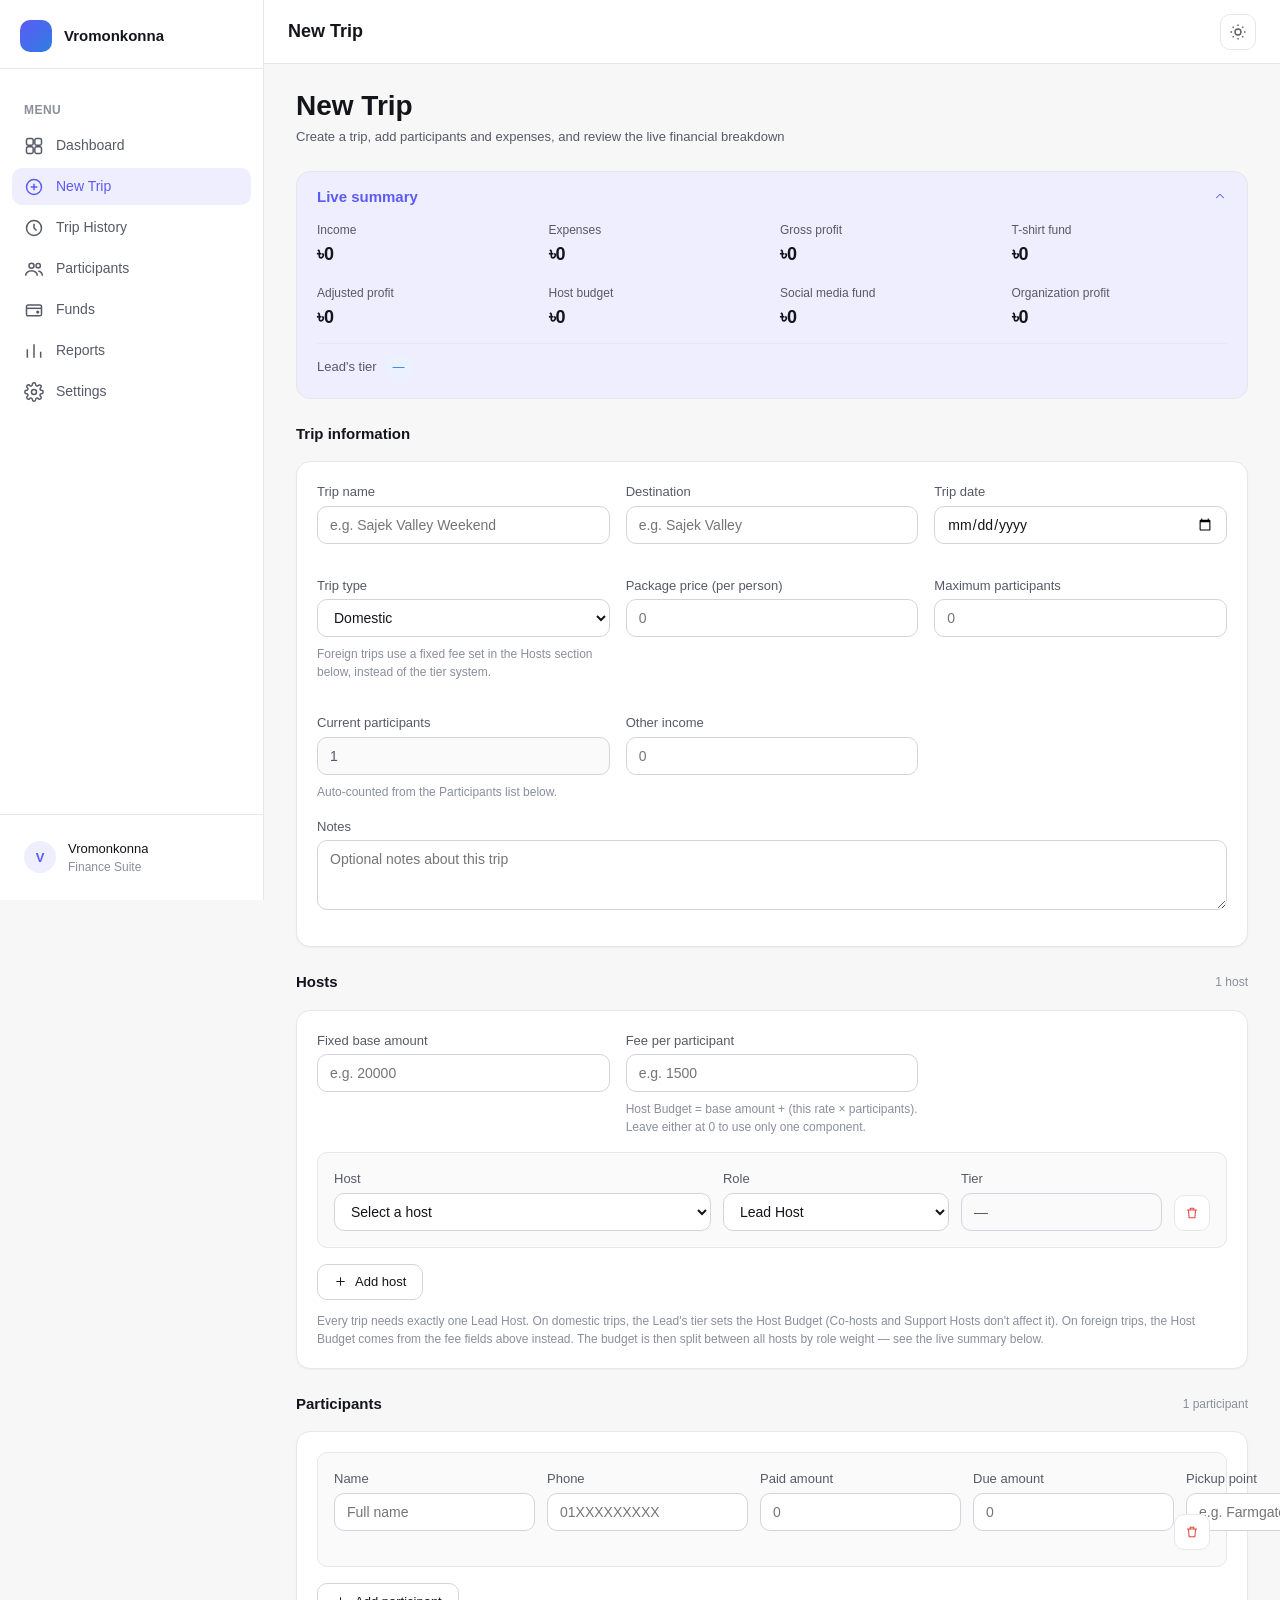
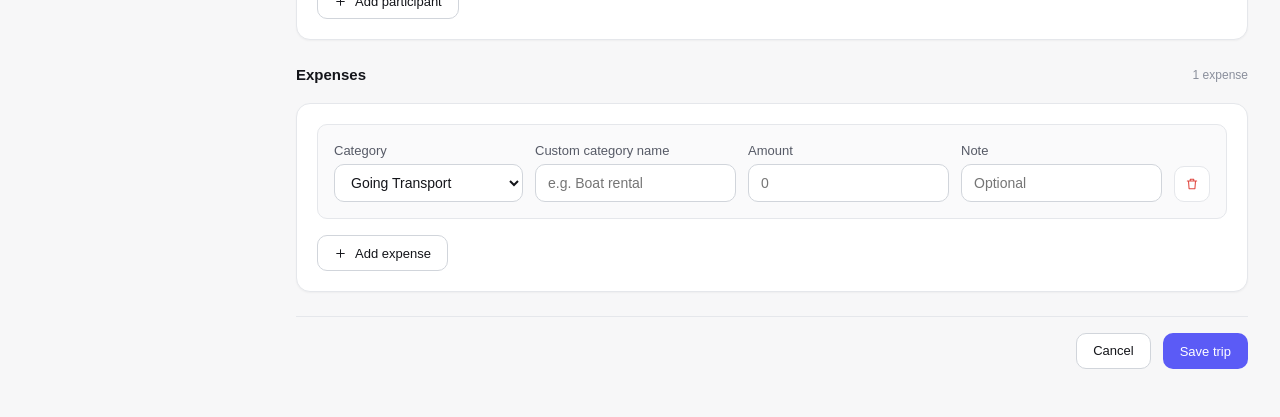
==== pages/new-trip.html @ f894c7c8 "Solve the host policy" ====
<!-- pages/new-trip.html — Create a new trip -->
<!DOCTYPE html>
<html lang="en">
<head>
  <meta charset="UTF-8" />
  <meta name="viewport" content="width=device-width, initial-scale=1.0" />
  <title>New Trip · Vromonkonna Finance Suite</title>

  <link rel="stylesheet" href="../css/variables.css" />
  <link rel="stylesheet" href="../css/base.css" />
  <link rel="stylesheet" href="../css/layout.css" />
  <link rel="stylesheet" href="../css/sidebar.css" />
  <link rel="stylesheet" href="../css/components.css" />
  <link rel="stylesheet" href="../css/new-trip.css" />

</head>
<body>
  <div class="app-shell" data-sidebar-open="false">
    <div id="sidebar-slot"></div>

    <div class="app-main">
      <div id="topbar-slot"></div>

      <main class="app-content">
        <div class="page-header">
          <div class="page-header__titles">
            <h1>New Trip</h1>
            <p class="page-header__subtitle">Create a trip, add participants and expenses, and review the live financial breakdown</p>
          </div>
        </div>

        <!-- Live Summary: collapsible, above the form (Option C) -->
        <div id="live-summary-slot"></div>

        <form id="new-trip-form" novalidate>
          <!-- Trip Information -->
          <section class="form-section">
            <div class="form-section__header">
              <span class="form-section__title">Trip information</span>
            </div>
            <div class="panel">
              <div class="field-grid">
                <div class="field">
                  <label class="field__label" for="tripName">Trip name</label>
                  <input class="field__control" type="text" id="tripName" name="tripName" placeholder="e.g. Sajek Valley Weekend" required />
                </div>
                <div class="field">
                  <label class="field__label" for="destination">Destination</label>
                  <input class="field__control" type="text" id="destination" name="destination" placeholder="e.g. Sajek Valley" required />
                </div>
                <div class="field">
                  <label class="field__label" for="tripDate">Trip date</label>
                  <input class="field__control" type="date" id="tripDate" name="tripDate" required />
                </div>
                <div class="field">
                  <label class="field__label" for="tripType">Trip type</label>
                  <select class="field__control" id="tripType" name="tripType">
                    <option value="domestic">Domestic</option>
                    <option value="foreign">Foreign</option>
                  </select>
                  <span class="field-hint">Foreign trips use a fixed fee set in the Hosts section below, instead of the tier system.</span>
                </div>
                <div class="field">
                  <label class="field__label" for="packagePrice">Package price (per person)</label>
                  <input class="field__control" type="number" id="packagePrice" name="packagePrice" min="0" step="1" placeholder="0" required />
                </div>
                <div class="field">
                  <label class="field__label" for="maxParticipants">Maximum participants</label>
                  <input class="field__control" type="number" id="maxParticipants" name="maxParticipants" min="1" step="1" placeholder="0" />
                </div>
                <div class="field">
                  <label class="field__label" for="currentParticipantsDisplay">Current participants</label>
                  <input class="field__control field__control--readonly" type="text" id="currentParticipantsDisplay" readonly value="0" />
                  <span class="field-hint">Auto-counted from the Participants list below.</span>
                </div>
                <div class="field">
                  <label class="field__label" for="otherIncome">Other income</label>
                  <input class="field__control" type="number" id="otherIncome" name="otherIncome" min="0" step="1" placeholder="0" />
                </div>
              </div>
              <div class="field" style="margin-top: 0;">
                <label class="field__label" for="notes">Notes</label>
                <textarea class="field__control" id="notes" name="notes" rows="3" placeholder="Optional notes about this trip" style="height: auto; padding: 10px 12px; resize: vertical;"></textarea>
              </div>
            </div>
          </section>

          <!-- Hosts -->
          <section class="form-section">
            <div class="form-section__header">
              <span class="form-section__title">Hosts</span>
              <span class="form-section__count" id="host-count-label">0 hosts</span>
            </div>
            <div class="panel">
              <div class="field-grid" id="foreignFeeFields" hidden style="margin-bottom: var(--space-4);">
                <div class="field" style="margin-bottom: 0;">
                  <label class="field__label" for="foreignHostBase">Fixed base amount</label>
                  <input class="field__control" type="number" id="foreignHostBase" name="foreignHostBase" min="0" step="1" placeholder="e.g. 20000" />
                </div>
                <div class="field" style="margin-bottom: 0;">
                  <label class="field__label" for="foreignHostRate">Fee per participant</label>
                  <input class="field__control" type="number" id="foreignHostRate" name="foreignHostRate" min="0" step="1" placeholder="e.g. 1500" />
                  <span class="field-hint">Host Budget = base amount + (this rate × participants). Leave either at 0 to use only one component.</span>
                </div>
              </div>
              <div class="dynamic-row-list" id="host-rows"></div>
              <div class="empty-row-hint" id="host-empty-hint">No hosts added yet — add at least one.</div>
              <button type="button" class="btn btn-secondary" id="add-host-btn">
                <i class="ti ti-plus" aria-hidden="true"></i> Add host
              </button>
              <p class="field-hint" style="margin-top: var(--space-3);">
                Every trip needs exactly one Lead Host. On domestic trips, the Lead's tier sets the Host Budget (Co-hosts and Support Hosts don't affect it). On foreign trips, the Host Budget comes from the fee fields above instead. The budget is then split between all hosts by role weight — see the live summary below.
              </p>
            </div>
          </section>

          <!-- Participants -->
          <section class="form-section">
            <div class="form-section__header">
              <span class="form-section__title">Participants</span>
              <span class="form-section__count" id="participant-count-label">0 participants</span>
            </div>
            <div class="panel">
              <div class="dynamic-row-list" id="participant-rows"></div>
              <div class="empty-row-hint" id="participant-empty-hint">No participants added yet.</div>
              <button type="button" class="btn btn-secondary" id="add-participant-btn">
                <i class="ti ti-plus" aria-hidden="true"></i> Add participant
              </button>
            </div>
          </section>

          <!-- Expenses -->
          <section class="form-section">
            <div class="form-section__header">
              <span class="form-section__title">Expenses</span>
              <span class="form-section__count" id="expense-count-label">0 expenses</span>
            </div>
            <div class="panel">
              <div class="dynamic-row-list" id="expense-rows"></div>
              <div class="empty-row-hint" id="expense-empty-hint">No expenses added yet.</div>
              <button type="button" class="btn btn-secondary" id="add-expense-btn">
                <i class="ti ti-plus" aria-hidden="true"></i> Add expense
              </button>
            </div>
          </section>

          <div class="form-footer">
            <a class="btn btn-secondary" href="../index.html">Cancel</a>
            <button type="submit" class="btn btn-primary" id="save-trip-btn">Save trip</button>
          </div>
        </form>
      </main>
    </div>
  </div>

  <script type="module" src="../js/new-trip.js"></script>
</body>
</html>
---- css/variables.css ----
/* variables.css
 * Design tokens for Vromonkonna Finance Suite.
 * Single source of truth for color, spacing, radius, shadow, and type scale.
 * Every other stylesheet must consume these tokens instead of hard-coded values.
 */

:root {
  /* ---------- Brand & Semantic Colors (Light) ---------- */
  --color-bg: #f7f7f8;
  --color-surface: #ffffff;
  --color-surface-alt: #fafafb;
  --color-border: #e5e7eb;
  --color-border-strong: #d1d5db;

  --color-text-primary: #14151a;
  --color-text-secondary: #565a66;
  --color-text-muted: #8a8f9c;
  --color-text-inverse: #ffffff;

  --color-accent: #5b5bf6;
  --color-accent-hover: #4747e0;
  --color-accent-soft: #eeeeff;

  --color-success: #12a454;
  --color-success-soft: #e6f7ed;
  --color-warning: #d78c1f;
  --color-warning-soft: #fdf3e2;
  --color-danger: #e0463f;
  --color-danger-soft: #fdecea;
  --color-info: #2f7de1;
  --color-info-soft: #e9f2fd;

  /* Fund-specific accent colors (used for cards/charts) */
  --color-fund-org: #5b5bf6;
  --color-fund-social: #2f7de1;
  --color-fund-tshirt: #d78c1f;
  --color-fund-host: #12a454;

  /* ---------- Elevation ---------- */
  --shadow-xs: 0 1px 2px rgba(16, 17, 22, 0.04);
  --shadow-sm: 0 1px 3px rgba(16, 17, 22, 0.06), 0 1px 2px rgba(16, 17, 22, 0.04);
  --shadow-md: 0 4px 12px rgba(16, 17, 22, 0.08);
  --shadow-lg: 0 12px 32px rgba(16, 17, 22, 0.12);

  /* ---------- Radius ---------- */
  --radius-sm: 6px;
  --radius-md: 10px;
  --radius-lg: 14px;
  --radius-full: 999px;

  /* ---------- Spacing scale (4px base) ---------- */
  --space-1: 4px;
  --space-2: 8px;
  --space-3: 12px;
  --space-4: 16px;
  --space-5: 20px;
  --space-6: 24px;
  --space-8: 32px;
  --space-10: 40px;
  --space-12: 48px;
  --space-16: 64px;

  /* ---------- Typography ---------- */
  --font-family-base: -apple-system, BlinkMacSystemFont, "Inter", "Segoe UI", Roboto, Helvetica, Arial, sans-serif;
  --font-family-mono: "SFMono-Regular", Consolas, "Liberation Mono", Menlo, monospace;

  --font-size-xs: 12px;
  --font-size-sm: 13px;
  --font-size-base: 14px;
  --font-size-md: 15px;
  --font-size-lg: 18px;
  --font-size-xl: 22px;
  --font-size-2xl: 28px;
  --font-size-3xl: 34px;

  --font-weight-regular: 400;
  --font-weight-medium: 500;
  --font-weight-semibold: 600;
  --font-weight-bold: 700;

  --line-height-tight: 1.25;
  --line-height-normal: 1.5;

  /* ---------- Layout ---------- */
  --sidebar-width: 264px;
  --sidebar-width-collapsed: 76px;
  --topbar-height: 64px;
  --content-max-width: 1440px;

  /* ---------- Motion ---------- */
  --transition-fast: 120ms ease;
  --transition-base: 200ms ease;
  --transition-slow: 320ms ease;

  /* ---------- Z-index scale ---------- */
  --z-sidebar: 100;
  --z-topbar: 90;
  --z-modal: 1000;
  --z-toast: 1100;
}

/* ---------- Dark Mode Overrides ---------- */
:root[data-theme="dark"] {
  --color-bg: #0f1015;
  --color-surface: #17181f;
  --color-surface-alt: #1d1e26;
  --color-border: #2a2c36;
  --color-border-strong: #383b47;

  --color-text-primary: #f3f4f6;
  --color-text-secondary: #b0b3bf;
  --color-text-muted: #6f7280;
  --color-text-inverse: #14151a;

  --color-accent: #7c7cf9;
  --color-accent-hover: #9090fa;
  --color-accent-soft: #23233f;

  --color-success: #2fd57e;
  --color-success-soft: #103322;
  --color-warning: #f0a63b;
  --color-warning-soft: #3a2c11;
  --color-danger: #f16b64;
  --color-danger-soft: #3a1917;
  --color-info: #5a9dee;
  --color-info-soft: #112b45;

  --shadow-xs: 0 1px 2px rgba(0, 0, 0, 0.24);
  --shadow-sm: 0 1px 3px rgba(0, 0, 0, 0.3);
  --shadow-md: 0 4px 12px rgba(0, 0, 0, 0.36);
  --shadow-lg: 0 12px 32px rgba(0, 0, 0, 0.48);
}
---- css/base.css ----
/* base.css
 * Global reset + base typography.
 * No component-specific styling belongs here — see components.css.
 */

*,
*::before,
*::after {
  box-sizing: border-box;
}

html,
body {
  height: 100%;
}

body {
  margin: 0;
  font-family: var(--font-family-base);
  font-size: var(--font-size-base);
  color: var(--color-text-primary);
  background-color: var(--color-bg);
  line-height: var(--line-height-normal);
  -webkit-font-smoothing: antialiased;
  transition: background-color var(--transition-base), color var(--transition-base);
}

h1, h2, h3, h4, h5, h6 {
  margin: 0;
  font-weight: var(--font-weight-semibold);
  line-height: var(--line-height-tight);
  color: var(--color-text-primary);
}

p {
  margin: 0;
}

a {
  color: var(--color-accent);
  text-decoration: none;
}

a:hover {
  color: var(--color-accent-hover);
}

ul, ol {
  margin: 0;
  padding: 0;
  list-style: none;
}

button {
  font-family: inherit;
  cursor: pointer;
}

input, select, textarea, button {
  font-family: inherit;
  font-size: inherit;
  color: inherit;
}

img {
  max-width: 100%;
  display: block;
}

/* Inline-SVG icon sizing — see components/icons.js. Icons inherit color
   via currentColor and size via 1em, same as the webfont approach they
   replaced, so no other CSS needed to change. */
i.ti {
  display: inline-flex;
  align-items: center;
  justify-content: center;
  width: 1em;
  height: 1em;
  vertical-align: -0.125em;
  flex-shrink: 0;
}

i.ti svg {
  width: 100%;
  height: 100%;
  display: block;
}

svg {
  display: block;
}

::-webkit-scrollbar {
  width: 8px;
  height: 8px;
}

::-webkit-scrollbar-track {
  background: transparent;
}

::-webkit-scrollbar-thumb {
  background: var(--color-border-strong);
  border-radius: var(--radius-full);
}

.visually-hidden {
  position: absolute;
  width: 1px;
  height: 1px;
  overflow: hidden;
  clip: rect(0, 0, 0, 0);
  white-space: nowrap;
}
---- css/layout.css ----
/* layout.css
 * Defines the overall app shell: sidebar + topbar + main content area.
 * Page-specific content styling lives in its own stylesheet (e.g. dashboard.css).
 */

.app-shell {
  display: grid;
  grid-template-columns: var(--sidebar-width) 1fr;
  min-height: 100vh;
}

.app-shell[data-sidebar-collapsed="true"] {
  grid-template-columns: var(--sidebar-width-collapsed) 1fr;
}

.app-main {
  display: flex;
  flex-direction: column;
  min-width: 0;
}

.app-content {
  flex: 1;
  padding: var(--space-6) var(--space-8) var(--space-12);
  max-width: var(--content-max-width);
  width: 100%;
  margin: 0 auto;
}

.page-header {
  display: flex;
  align-items: flex-start;
  justify-content: space-between;
  gap: var(--space-4);
  margin-bottom: var(--space-6);
  flex-wrap: wrap;
}

.page-header__titles h1 {
  font-size: var(--font-size-2xl);
}

.page-header__subtitle {
  margin-top: var(--space-1);
  color: var(--color-text-secondary);
  font-size: var(--font-size-sm);
}

.page-header__actions {
  display: flex;
  gap: var(--space-3);
  align-items: center;
}

/* ---------- Responsive breakpoints ---------- */

/* Tablet: sidebar collapses to icon rail by default */
@media (max-width: 1024px) {
  .app-shell {
    grid-template-columns: var(--sidebar-width-collapsed) 1fr;
  }
  .app-content {
    padding: var(--space-5) var(--space-5) var(--space-10);
  }
}

/* Mobile: sidebar becomes an off-canvas drawer */
@media (max-width: 720px) {
  .app-shell {
    grid-template-columns: 1fr;
  }
  .sidebar {
    position: fixed;
    top: 0;
    left: 0;
    height: 100vh;
    transform: translateX(-100%);
    z-index: var(--z-sidebar);
  }
  .app-shell[data-sidebar-open="true"] .sidebar {
    transform: translateX(0);
  }
  .sidebar-scrim {
    display: none;
    position: fixed;
    inset: 0;
    background: rgba(15, 16, 21, 0.4);
    z-index: calc(var(--z-sidebar) - 1);
  }
  .app-shell[data-sidebar-open="true"] .sidebar-scrim {
    display: block;
  }
  .app-content {
    padding: var(--space-4) var(--space-4) var(--space-10);
  }
}
---- css/sidebar.css ----
/* sidebar.css
 * Styling for the primary navigation sidebar component.
 * Markup is generated by components/sidebar.js.
 */

.sidebar {
  background-color: var(--color-surface);
  border-right: 1px solid var(--color-border);
  display: flex;
  flex-direction: column;
  height: 100vh;
  position: sticky;
  top: 0;
}

.sidebar__brand {
  display: flex;
  align-items: center;
  gap: var(--space-3);
  padding: var(--space-5) var(--space-5) var(--space-4);
  border-bottom: 1px solid var(--color-border);
}

.sidebar__brand-mark {
  width: 32px;
  height: 32px;
  border-radius: var(--radius-md);
  background: linear-gradient(135deg, var(--color-accent), var(--color-fund-social));
  flex-shrink: 0;
}

.sidebar__brand-name {
  font-weight: var(--font-weight-semibold);
  font-size: var(--font-size-md);
  white-space: nowrap;
  overflow: hidden;
  text-overflow: ellipsis;
}

.sidebar__nav {
  flex: 1;
  overflow-y: auto;
  padding: var(--space-4) var(--space-3);
  display: flex;
  flex-direction: column;
  gap: var(--space-1);
}

.sidebar__section-label {
  font-size: var(--font-size-xs);
  font-weight: var(--font-weight-semibold);
  text-transform: uppercase;
  letter-spacing: 0.04em;
  color: var(--color-text-muted);
  padding: var(--space-4) var(--space-3) var(--space-1);
}

.nav-item {
  display: flex;
  align-items: center;
  gap: var(--space-3);
  padding: var(--space-2) var(--space-3);
  border-radius: var(--radius-md);
  color: var(--color-text-secondary);
  font-size: var(--font-size-base);
  font-weight: var(--font-weight-medium);
  transition: background-color var(--transition-fast), color var(--transition-fast);
  white-space: nowrap;
}

.nav-item:hover {
  background-color: var(--color-surface-alt);
  color: var(--color-text-primary);
}

.nav-item[aria-current="page"] {
  background-color: var(--color-accent-soft);
  color: var(--color-accent);
}

.nav-item__icon {
  width: 20px;
  height: 20px;
  flex-shrink: 0;
  display: inline-flex;
  align-items: center;
  justify-content: center;
}

.nav-item__label {
  overflow: hidden;
  text-overflow: ellipsis;
}

.sidebar__footer {
  border-top: 1px solid var(--color-border);
  padding: var(--space-4);
}

.sidebar__org {
  display: flex;
  align-items: center;
  gap: var(--space-3);
  padding: var(--space-2);
  border-radius: var(--radius-md);
}

.sidebar__org-avatar {
  width: 32px;
  height: 32px;
  border-radius: var(--radius-full);
  background-color: var(--color-accent-soft);
  color: var(--color-accent);
  display: flex;
  align-items: center;
  justify-content: center;
  font-weight: var(--font-weight-semibold);
  font-size: var(--font-size-sm);
  flex-shrink: 0;
}

.sidebar__org-meta {
  overflow: hidden;
}

.sidebar__org-name {
  font-size: var(--font-size-sm);
  font-weight: var(--font-weight-medium);
  white-space: nowrap;
  overflow: hidden;
  text-overflow: ellipsis;
}

.sidebar__org-role {
  font-size: var(--font-size-xs);
  color: var(--color-text-muted);
}

/* ---------- Collapsed state (tablet / icon rail) ---------- */
.app-shell[data-sidebar-collapsed="true"] .sidebar__brand-name,
.app-shell[data-sidebar-collapsed="true"] .sidebar__section-label,
.app-shell[data-sidebar-collapsed="true"] .nav-item__label,
.app-shell[data-sidebar-collapsed="true"] .sidebar__org-meta {
  display: none;
}

.app-shell[data-sidebar-collapsed="true"] .nav-item {
  justify-content: center;
}

.app-shell[data-sidebar-collapsed="true"] .sidebar__brand {
  justify-content: center;
}

.sidebar-toggle {
  display: none;
  align-items: center;
  justify-content: center;
  width: 36px;
  height: 36px;
  border-radius: var(--radius-md);
  border: 1px solid var(--color-border);
  background: var(--color-surface);
}

@media (max-width: 720px) {
  .sidebar-toggle {
    display: inline-flex;
  }
  .app-shell[data-sidebar-collapsed="true"] .nav-item__label,
  .app-shell[data-sidebar-collapsed="true"] .sidebar__section-label,
  .app-shell[data-sidebar-collapsed="true"] .sidebar__brand-name,
  .app-shell[data-sidebar-collapsed="true"] .sidebar__org-meta {
    display: revert;
  }
  .sidebar {
    width: var(--sidebar-width);
  }
}
---- css/components.css ----
/* components.css
 * Styles for reusable UI components shared across every page:
 * topbar, stat cards, buttons, badges, tables, toasts, modals, form fields.
 */

/* ---------- Topbar ---------- */
.topbar {
  height: var(--topbar-height);
  display: flex;
  align-items: center;
  justify-content: space-between;
  gap: var(--space-4);
  padding: 0 var(--space-6);
  border-bottom: 1px solid var(--color-border);
  background-color: var(--color-surface);
  position: sticky;
  top: 0;
  z-index: var(--z-topbar);
}

.topbar__left {
  display: flex;
  align-items: center;
  gap: var(--space-3);
  min-width: 0;
}

.topbar__page-title {
  font-size: var(--font-size-lg);
  font-weight: var(--font-weight-semibold);
  white-space: nowrap;
  overflow: hidden;
  text-overflow: ellipsis;
}

.topbar__right {
  display: flex;
  align-items: center;
  gap: var(--space-3);
}

.icon-button {
  width: 36px;
  height: 36px;
  display: inline-flex;
  align-items: center;
  justify-content: center;
  border-radius: var(--radius-md);
  border: 1px solid var(--color-border);
  background: var(--color-surface);
  color: var(--color-text-secondary);
  transition: background-color var(--transition-fast), color var(--transition-fast);
}

.icon-button:hover {
  background-color: var(--color-surface-alt);
  color: var(--color-text-primary);
}

/* ---------- Buttons ---------- */
.btn {
  display: inline-flex;
  align-items: center;
  justify-content: center;
  gap: var(--space-2);
  height: 36px;
  padding: 0 var(--space-4);
  border-radius: var(--radius-md);
  font-size: var(--font-size-sm);
  font-weight: var(--font-weight-medium);
  border: 1px solid transparent;
  transition: background-color var(--transition-fast), border-color var(--transition-fast), color var(--transition-fast);
  white-space: nowrap;
}

.btn-primary {
  background-color: var(--color-accent);
  color: #ffffff;
}
.btn-primary:hover {
  background-color: var(--color-accent-hover);
  color: #ffffff;
}

.btn-secondary {
  background-color: var(--color-surface);
  border-color: var(--color-border-strong);
  color: var(--color-text-primary);
}
.btn-secondary:hover {
  background-color: var(--color-surface-alt);
}

.btn-danger {
  background-color: var(--color-danger-soft);
  color: var(--color-danger);
}
.btn-danger:hover {
  background-color: var(--color-danger);
  color: #ffffff;
}

.btn-sm {
  height: 30px;
  padding: 0 var(--space-3);
  font-size: var(--font-size-xs);
}

/* ---------- Stat Cards ---------- */
.stat-grid {
  display: grid;
  grid-template-columns: repeat(4, 1fr);
  gap: var(--space-4);
  margin-bottom: var(--space-6);
}

@media (max-width: 1200px) {
  .stat-grid { grid-template-columns: repeat(3, 1fr); }
}
@media (max-width: 900px) {
  .stat-grid { grid-template-columns: repeat(2, 1fr); }
}
@media (max-width: 520px) {
  .stat-grid { grid-template-columns: 1fr; }
}

.stat-card {
  background-color: var(--color-surface);
  border: 1px solid var(--color-border);
  border-radius: var(--radius-lg);
  padding: var(--space-5);
  box-shadow: var(--shadow-xs);
  display: flex;
  flex-direction: column;
  gap: var(--space-3);
}

.stat-card__top {
  display: flex;
  align-items: center;
  justify-content: space-between;
}

.stat-card__label {
  font-size: var(--font-size-sm);
  color: var(--color-text-secondary);
  font-weight: var(--font-weight-medium);
}

.stat-card__icon {
  width: 34px;
  height: 34px;
  border-radius: var(--radius-md);
  display: flex;
  align-items: center;
  justify-content: center;
  flex-shrink: 0;
}

.stat-card__value {
  font-size: var(--font-size-2xl);
  font-weight: var(--font-weight-bold);
  letter-spacing: -0.01em;
}

.stat-card__delta {
  font-size: var(--font-size-xs);
  font-weight: var(--font-weight-medium);
  display: inline-flex;
  align-items: center;
  gap: var(--space-1);
  width: fit-content;
  padding: 2px var(--space-2);
  border-radius: var(--radius-full);
}

.stat-card__delta--up {
  color: var(--color-success);
  background-color: var(--color-success-soft);
}
.stat-card__delta--down {
  color: var(--color-danger);
  background-color: var(--color-danger-soft);
}
.stat-card__delta--neutral {
  color: var(--color-text-muted);
  background-color: var(--color-surface-alt);
}

/* Tint variants for stat-card__icon, keyed to fund/semantic color */
.icon-tint-accent { background: var(--color-accent-soft); color: var(--color-accent); }
.icon-tint-success { background: var(--color-success-soft); color: var(--color-success); }
.icon-tint-warning { background: var(--color-warning-soft); color: var(--color-warning); }
.icon-tint-info { background: var(--color-info-soft); color: var(--color-info); }
.icon-tint-danger { background: var(--color-danger-soft); color: var(--color-danger); }

/* ---------- Panels / Chart containers ---------- */
.panel {
  background-color: var(--color-surface);
  border: 1px solid var(--color-border);
  border-radius: var(--radius-lg);
  padding: var(--space-5);
  box-shadow: var(--shadow-xs);
}

.panel__header {
  display: flex;
  align-items: center;
  justify-content: space-between;
  margin-bottom: var(--space-4);
}

.panel__title {
  font-size: var(--font-size-md);
  font-weight: var(--font-weight-semibold);
}

.panel__subtitle {
  font-size: var(--font-size-xs);
  color: var(--color-text-muted);
  margin-top: 2px;
}

.chart-grid {
  display: grid;
  grid-template-columns: repeat(2, 1fr);
  gap: var(--space-4);
}

@media (max-width: 900px) {
  .chart-grid { grid-template-columns: 1fr; }
}

.chart-canvas-wrap {
  position: relative;
  height: 260px;
}

/* ---------- Badges ---------- */
.badge {
  display: inline-flex;
  align-items: center;
  gap: var(--space-1);
  padding: 2px var(--space-2);
  border-radius: var(--radius-full);
  font-size: var(--font-size-xs);
  font-weight: var(--font-weight-medium);
}
.badge-success { background: var(--color-success-soft); color: var(--color-success); }
.badge-warning { background: var(--color-warning-soft); color: var(--color-warning); }
.badge-danger { background: var(--color-danger-soft); color: var(--color-danger); }
.badge-info { background: var(--color-info-soft); color: var(--color-info); }

/* ---------- Tables ---------- */
.data-table-wrap {
  overflow-x: auto;
}

.data-table {
  width: 100%;
  border-collapse: collapse;
  font-size: var(--font-size-sm);
}

.data-table th {
  text-align: left;
  font-weight: var(--font-weight-medium);
  color: var(--color-text-muted);
  font-size: var(--font-size-xs);
  text-transform: uppercase;
  letter-spacing: 0.03em;
  padding: var(--space-3) var(--space-3);
  border-bottom: 1px solid var(--color-border);
  white-space: nowrap;
}

.data-table td {
  padding: var(--space-3);
  border-bottom: 1px solid var(--color-border);
  white-space: nowrap;
}

.data-table tbody tr:hover {
  background-color: var(--color-surface-alt);
}

/* ---------- Toasts ---------- */
.toast-container {
  position: fixed;
  bottom: var(--space-6);
  right: var(--space-6);
  display: flex;
  flex-direction: column;
  gap: var(--space-3);
  z-index: var(--z-toast);
}

.toast {
  min-width: 260px;
  max-width: 360px;
  background-color: var(--color-surface);
  border: 1px solid var(--color-border);
  border-left: 4px solid var(--color-accent);
  border-radius: var(--radius-md);
  box-shadow: var(--shadow-md);
  padding: var(--space-3) var(--space-4);
  font-size: var(--font-size-sm);
  animation: toast-in var(--transition-slow);
}

.toast-success { border-left-color: var(--color-success); }
.toast-warning { border-left-color: var(--color-warning); }
.toast-danger { border-left-color: var(--color-danger); }

@keyframes toast-in {
  from { transform: translateY(12px); opacity: 0; }
  to { transform: translateY(0); opacity: 1; }
}

/* ---------- Loading ---------- */
.spinner {
  width: 20px;
  height: 20px;
  border-radius: 50%;
  border: 2px solid var(--color-border);
  border-top-color: var(--color-accent);
  animation: spin 0.7s linear infinite;
}

@keyframes spin {
  to { transform: rotate(360deg); }
}

.page-loader {
  position: fixed;
  inset: 0;
  display: flex;
  align-items: center;
  justify-content: center;
  background-color: var(--color-bg);
  z-index: var(--z-modal);
}

/* ---------- Form fields ---------- */
.field {
  display: flex;
  flex-direction: column;
  gap: var(--space-1);
  margin-bottom: var(--space-4);
}

.field__label {
  font-size: var(--font-size-sm);
  font-weight: var(--font-weight-medium);
  color: var(--color-text-secondary);
}

.field__control {
  height: 38px;
  padding: 0 var(--space-3);
  border-radius: var(--radius-md);
  border: 1px solid var(--color-border-strong);
  background-color: var(--color-surface);
  color: var(--color-text-primary);
}

.field__control:focus {
  outline: none;
  border-color: var(--color-accent);
  box-shadow: 0 0 0 3px var(--color-accent-soft);
}

.field__error {
  font-size: var(--font-size-xs);
  color: var(--color-danger);
}

/* ---------- Dark mode toggle ---------- */
.theme-toggle {
  position: relative;
}

/* ---------- Modal / confirmation dialog ---------- */
.modal-overlay {
  position: fixed;
  inset: 0;
  background: rgba(15, 16, 21, 0.45);
  display: flex;
  align-items: center;
  justify-content: center;
  z-index: var(--z-modal);
  padding: var(--space-4);
}

.modal {
  background-color: var(--color-surface);
  border-radius: var(--radius-lg);
  box-shadow: var(--shadow-lg);
  width: 100%;
  max-width: 400px;
  padding: var(--space-6);
}

.modal__title {
  font-size: var(--font-size-lg);
  font-weight: var(--font-weight-semibold);
  margin-bottom: var(--space-2);
}

.modal__message {
  font-size: var(--font-size-sm);
  color: var(--color-text-secondary);
  margin-bottom: var(--space-6);
  line-height: var(--line-height-normal);
}

.modal__actions {
  display: flex;
  justify-content: flex-end;
  gap: var(--space-3);
}
---- css/new-trip.css ----
/* new-trip.css
 * Page-specific styles for New Trip: form section layout, dynamic
 * participant/expense rows, and the collapsible live summary panel.
 */

.form-section {
  margin-bottom: var(--space-6);
}

.form-section__header {
  display: flex;
  align-items: center;
  justify-content: space-between;
  margin-bottom: var(--space-4);
}

.form-section__title {
  font-size: var(--font-size-md);
  font-weight: var(--font-weight-semibold);
}

.form-section__count {
  font-size: var(--font-size-xs);
  color: var(--color-text-muted);
}

.field-grid {
  display: grid;
  grid-template-columns: repeat(3, 1fr);
  gap: var(--space-4);
}

@media (max-width: 900px) {
  .field-grid { grid-template-columns: repeat(2, 1fr); }
}
@media (max-width: 560px) {
  .field-grid { grid-template-columns: 1fr; }
}

.field--compact {
  margin-bottom: 0;
}

.field__control--readonly {
  background-color: var(--color-surface-alt);
  color: var(--color-text-secondary);
}

.field-hint {
  font-size: var(--font-size-xs);
  color: var(--color-text-muted);
  margin-top: var(--space-1);
}

/* ---------- Dynamic rows (participants / expenses) ---------- */
.dynamic-row-list {
  display: flex;
  flex-direction: column;
  gap: var(--space-3);
  margin-bottom: var(--space-4);
}

.dynamic-row {
  display: flex;
  align-items: flex-end;
  gap: var(--space-3);
  padding: var(--space-4);
  background-color: var(--color-surface-alt);
  border: 1px solid var(--color-border);
  border-radius: var(--radius-md);
}

.dynamic-row__grid {
  flex: 1;
  display: grid;
  grid-template-columns: repeat(6, 1fr);
  gap: var(--space-3);
  min-width: 0;
}

.dynamic-row__grid--expense {
  grid-template-columns: repeat(4, 1fr);
}

@media (max-width: 1100px) {
  .dynamic-row__grid { grid-template-columns: repeat(3, 1fr); }
  .dynamic-row__grid--expense { grid-template-columns: repeat(2, 1fr); }
}
@media (max-width: 640px) {
  .dynamic-row {
    flex-direction: column;
    align-items: stretch;
  }
  .dynamic-row__grid,
  .dynamic-row__grid--expense {
    grid-template-columns: 1fr;
  }
  .dynamic-row__remove {
    align-self: flex-end;
  }
}

.dynamic-row__remove {
  color: var(--color-danger);
  border-color: var(--color-border);
  flex-shrink: 0;
}

.dynamic-row__remove:hover {
  background-color: var(--color-danger-soft);
}

.empty-row-hint {
  font-size: var(--font-size-sm);
  color: var(--color-text-muted);
  padding: var(--space-4);
  text-align: center;
  border: 1px dashed var(--color-border-strong);
  border-radius: var(--radius-md);
}

/* ---------- Collapsible Live Summary panel ---------- */
.live-summary {
  background-color: var(--color-accent-soft);
  border: 1px solid var(--color-border);
  border-radius: var(--radius-lg);
  margin-bottom: var(--space-6);
  overflow: hidden;
}

.live-summary__toggle {
  width: 100%;
  display: flex;
  align-items: center;
  justify-content: space-between;
  padding: var(--space-4) var(--space-5);
  background: none;
  border: none;
  color: var(--color-accent);
}

.live-summary__title {
  font-size: var(--font-size-md);
  font-weight: var(--font-weight-semibold);
}

.live-summary__chevron {
  transition: transform var(--transition-fast);
}

.live-summary[data-expanded="false"] .live-summary__chevron {
  transform: rotate(180deg);
}

.live-summary[data-expanded="false"] .live-summary__body {
  display: none;
}

.live-summary__body {
  padding: 0 var(--space-5) var(--space-5);
}

.live-summary__grid {
  display: grid;
  grid-template-columns: repeat(4, 1fr);
  gap: var(--space-4);
  margin-bottom: var(--space-3);
}

@media (max-width: 900px) {
  .live-summary__grid { grid-template-columns: repeat(2, 1fr); }
}
@media (max-width: 520px) {
  .live-summary__grid { grid-template-columns: 1fr; }
}

.live-summary__metric {
  display: flex;
  flex-direction: column;
  gap: 2px;
}

.live-summary__metric-label {
  font-size: var(--font-size-xs);
  color: var(--color-text-secondary);
}

.live-summary__metric-value {
  font-size: var(--font-size-lg);
  font-weight: var(--font-weight-bold);
  color: var(--color-text-primary);
}

.live-summary__value--negative {
  color: var(--color-danger);
}

.live-summary__host-tier {
  display: flex;
  align-items: center;
  gap: var(--space-2);
  padding-top: var(--space-3);
  border-top: 1px solid var(--color-border);
}

.live-summary__host-breakdown {
  margin-top: var(--space-3);
  padding-top: var(--space-3);
  border-top: 1px solid var(--color-border);
}

.live-summary__host-breakdown-rows {
  display: flex;
  flex-direction: column;
  gap: var(--space-2);
  margin-top: var(--space-2);
}

.live-summary__host-breakdown-row {
  display: flex;
  align-items: center;
  justify-content: space-between;
  font-size: var(--font-size-sm);
}

.live-summary__host-label {
  font-size: var(--font-size-sm);
  color: var(--color-text-secondary);
}

/* ---------- Form footer actions ---------- */
.form-footer {
  display: flex;
  justify-content: flex-end;
  gap: var(--space-3);
  padding-top: var(--space-4);
  border-top: 1px solid var(--color-border);
}
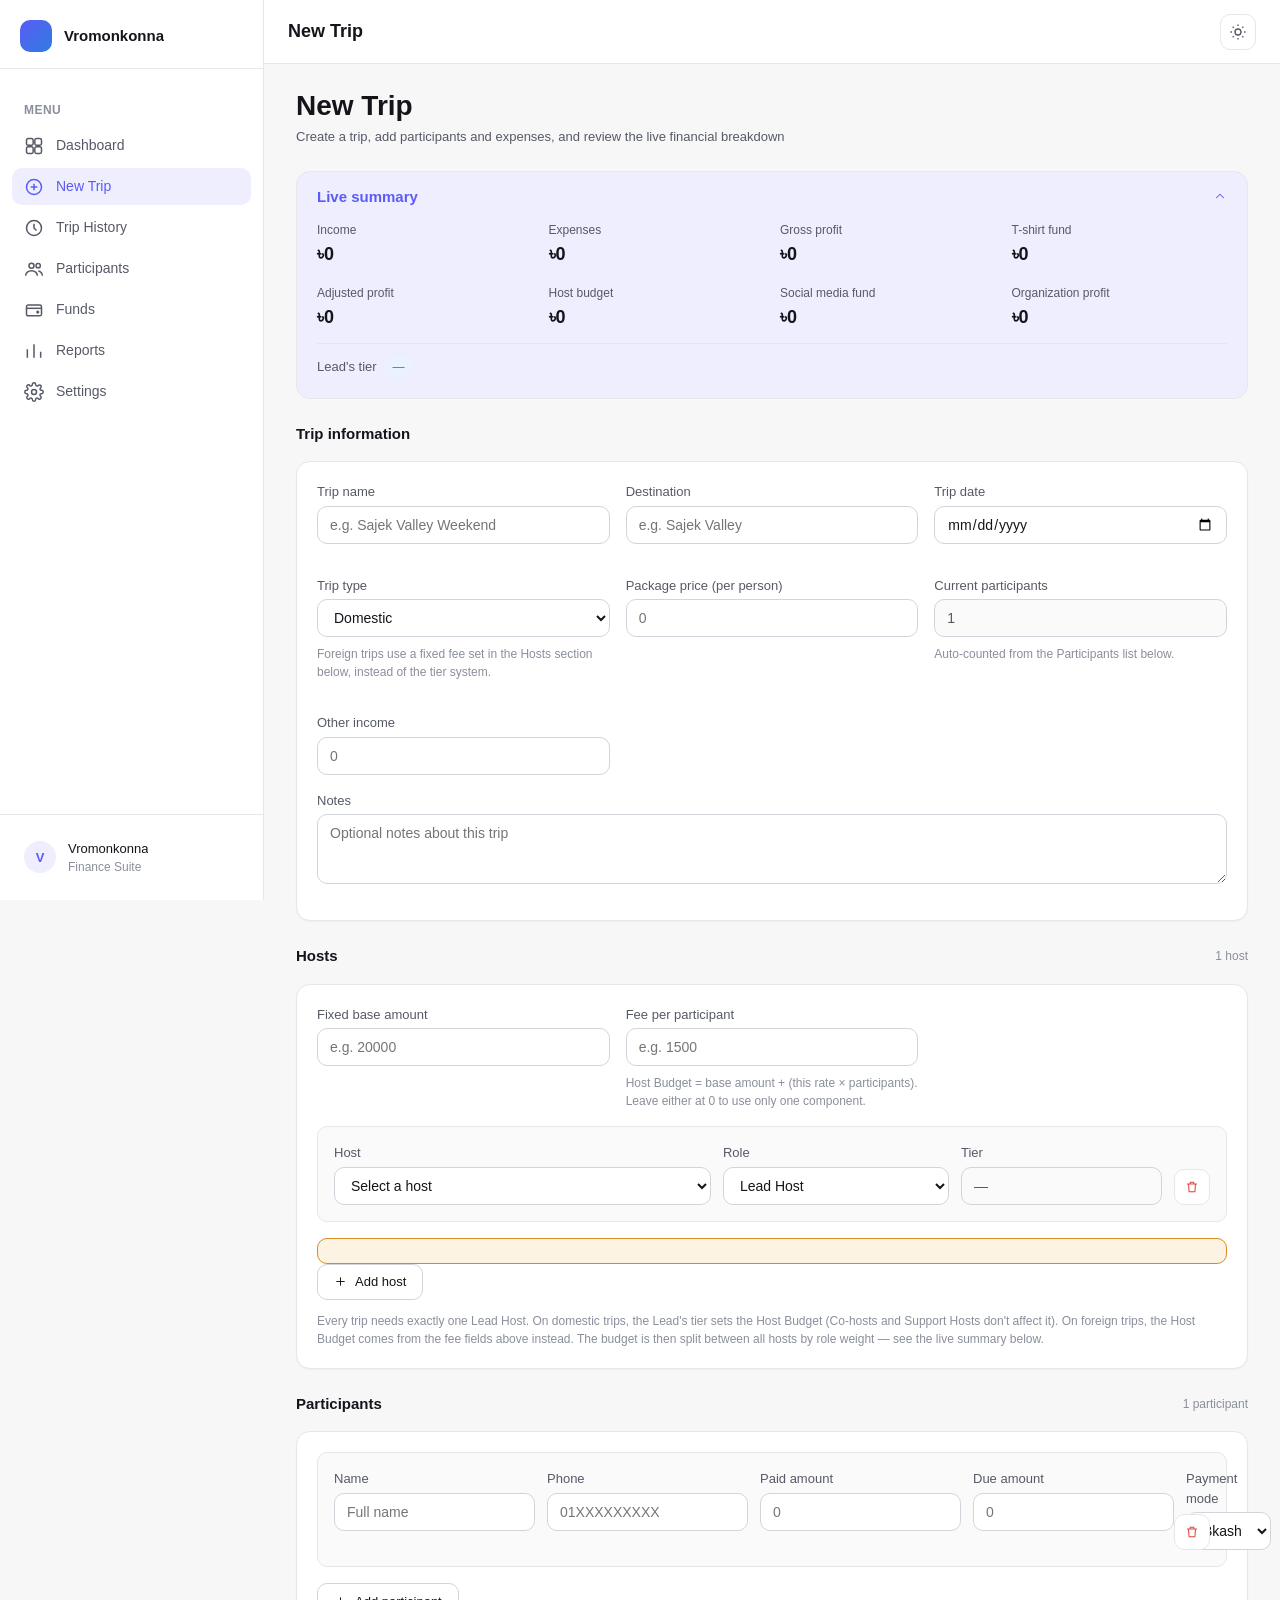
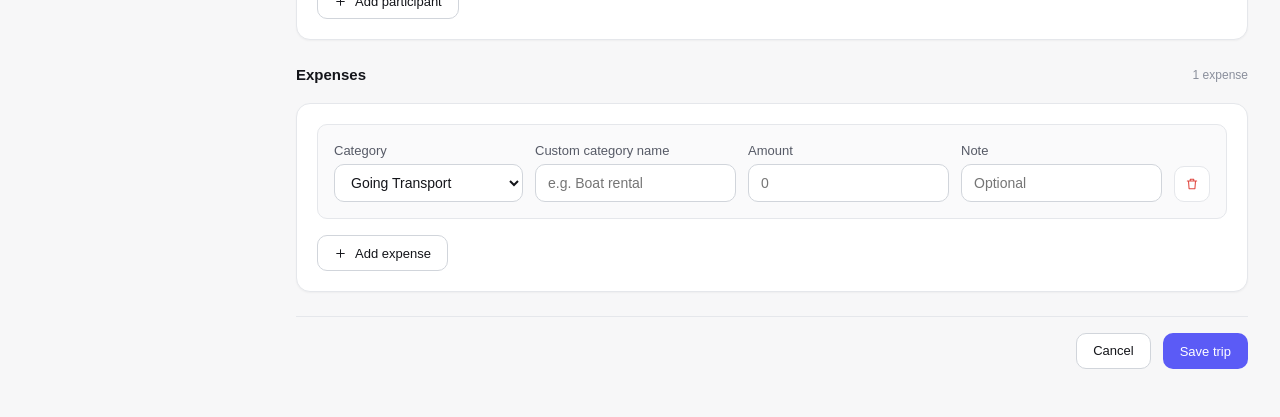
==== commit e90c9729: "Mobile and aesthetic" ====
--- a/pages/new-trip.html
+++ b/pages/new-trip.html
@@ -65,10 +65,6 @@
                   <input class="field__control" type="number" id="packagePrice" name="packagePrice" min="0" step="1" placeholder="0" required />
                 </div>
                 <div class="field">
-                  <label class="field__label" for="maxParticipants">Maximum participants</label>
-                  <input class="field__control" type="number" id="maxParticipants" name="maxParticipants" min="1" step="1" placeholder="0" />
-                </div>
-                <div class="field">
                   <label class="field__label" for="currentParticipantsDisplay">Current participants</label>
                   <input class="field__control field__control--readonly" type="text" id="currentParticipantsDisplay" readonly value="0" />
                   <span class="field-hint">Auto-counted from the Participants list below.</span>
@@ -104,6 +100,7 @@
                 </div>
               </div>
               <div class="dynamic-row-list" id="host-rows"></div>
+              <div class="host-tier-warning" id="host-tier-warning" hidden></div>
               <div class="empty-row-hint" id="host-empty-hint">No hosts added yet — add at least one.</div>
               <button type="button" class="btn btn-secondary" id="add-host-btn">
                 <i class="ti ti-plus" aria-hidden="true"></i> Add host
--- a/css/layout.css
+++ b/css/layout.css
@@ -75,20 +75,24 @@
     left: 0;
     height: 100vh;
     transform: translateX(-100%);
+    transition: transform var(--transition-slow);
     z-index: var(--z-sidebar);
   }
   .app-shell[data-sidebar-open="true"] .sidebar {
     transform: translateX(0);
   }
   .sidebar-scrim {
-    display: none;
     position: fixed;
     inset: 0;
     background: rgba(15, 16, 21, 0.4);
+    opacity: 0;
+    pointer-events: none;
+    transition: opacity var(--transition-slow);
     z-index: calc(var(--z-sidebar) - 1);
   }
   .app-shell[data-sidebar-open="true"] .sidebar-scrim {
-    display: block;
+    opacity: 1;
+    pointer-events: auto;
   }
   .app-content {
     padding: var(--space-4) var(--space-4) var(--space-10);
--- a/css/components.css
+++ b/css/components.css
@@ -49,12 +49,16 @@
   border: 1px solid var(--color-border);
   background: var(--color-surface);
   color: var(--color-text-secondary);
-  transition: background-color var(--transition-fast), color var(--transition-fast);
+  transition: background-color var(--transition-fast), color var(--transition-fast), transform 80ms ease;
 }
 
 .icon-button:hover {
   background-color: var(--color-surface-alt);
   color: var(--color-text-primary);
+}
+
+.icon-button:active {
+  transform: scale(0.94);
 }
 
 /* ---------- Buttons ---------- */
@@ -69,8 +73,12 @@
   font-size: var(--font-size-sm);
   font-weight: var(--font-weight-medium);
   border: 1px solid transparent;
-  transition: background-color var(--transition-fast), border-color var(--transition-fast), color var(--transition-fast);
+  transition: background-color var(--transition-fast), border-color var(--transition-fast), color var(--transition-fast), transform 80ms ease;
   white-space: nowrap;
+}
+
+.btn:active {
+  transform: scale(0.98);
 }
 
 .btn-primary {
@@ -133,6 +141,7 @@
   display: flex;
   flex-direction: column;
   gap: var(--space-3);
+  transition: background-color var(--transition-base), border-color var(--transition-base);
 }
 
 .stat-card__top {
@@ -201,6 +210,7 @@
   border-radius: var(--radius-lg);
   padding: var(--space-5);
   box-shadow: var(--shadow-xs);
+  transition: background-color var(--transition-base), border-color var(--transition-base);
 }
 
 .panel__header {
@@ -362,6 +372,7 @@
   border: 1px solid var(--color-border-strong);
   background-color: var(--color-surface);
   color: var(--color-text-primary);
+  transition: border-color var(--transition-fast), box-shadow var(--transition-fast);
 }
 
 .field__control:focus {
--- a/css/new-trip.css
+++ b/css/new-trip.css
@@ -68,6 +68,11 @@
   background-color: var(--color-surface-alt);
   border: 1px solid var(--color-border);
   border-radius: var(--radius-md);
+  transition: border-color var(--transition-fast);
+}
+
+.dynamic-row:hover {
+  border-color: var(--color-border-strong);
 }
 
 .dynamic-row__grid {
@@ -82,9 +87,14 @@
   grid-template-columns: repeat(4, 1fr);
 }
 
+.dynamic-row__grid--host {
+  grid-template-columns: 2fr 1.2fr 1fr;
+}
+
 @media (max-width: 1100px) {
   .dynamic-row__grid { grid-template-columns: repeat(3, 1fr); }
   .dynamic-row__grid--expense { grid-template-columns: repeat(2, 1fr); }
+  .dynamic-row__grid--host { grid-template-columns: 1.5fr 1fr 1fr; }
 }
 @media (max-width: 640px) {
   .dynamic-row {
@@ -92,7 +102,8 @@
     align-items: stretch;
   }
   .dynamic-row__grid,
-  .dynamic-row__grid--expense {
+  .dynamic-row__grid--expense,
+  .dynamic-row__grid--host {
     grid-template-columns: 1fr;
   }
   .dynamic-row__remove {
@@ -117,6 +128,25 @@
   text-align: center;
   border: 1px dashed var(--color-border-strong);
   border-radius: var(--radius-md);
+}
+
+.host-tier-warning {
+  display: flex;
+  align-items: flex-start;
+  gap: var(--space-2);
+  background-color: var(--color-warning-soft);
+  border: 1px solid var(--color-warning);
+  border-radius: var(--radius-md);
+  padding: var(--space-3) var(--space-4);
+  margin-top: var(--space-3);
+  font-size: var(--font-size-sm);
+  color: var(--color-text-primary);
+}
+
+.host-tier-warning__icon {
+  color: var(--color-warning);
+  flex-shrink: 0;
+  margin-top: 2px;
 }
 
 /* ---------- Collapsible Live Summary panel ---------- */
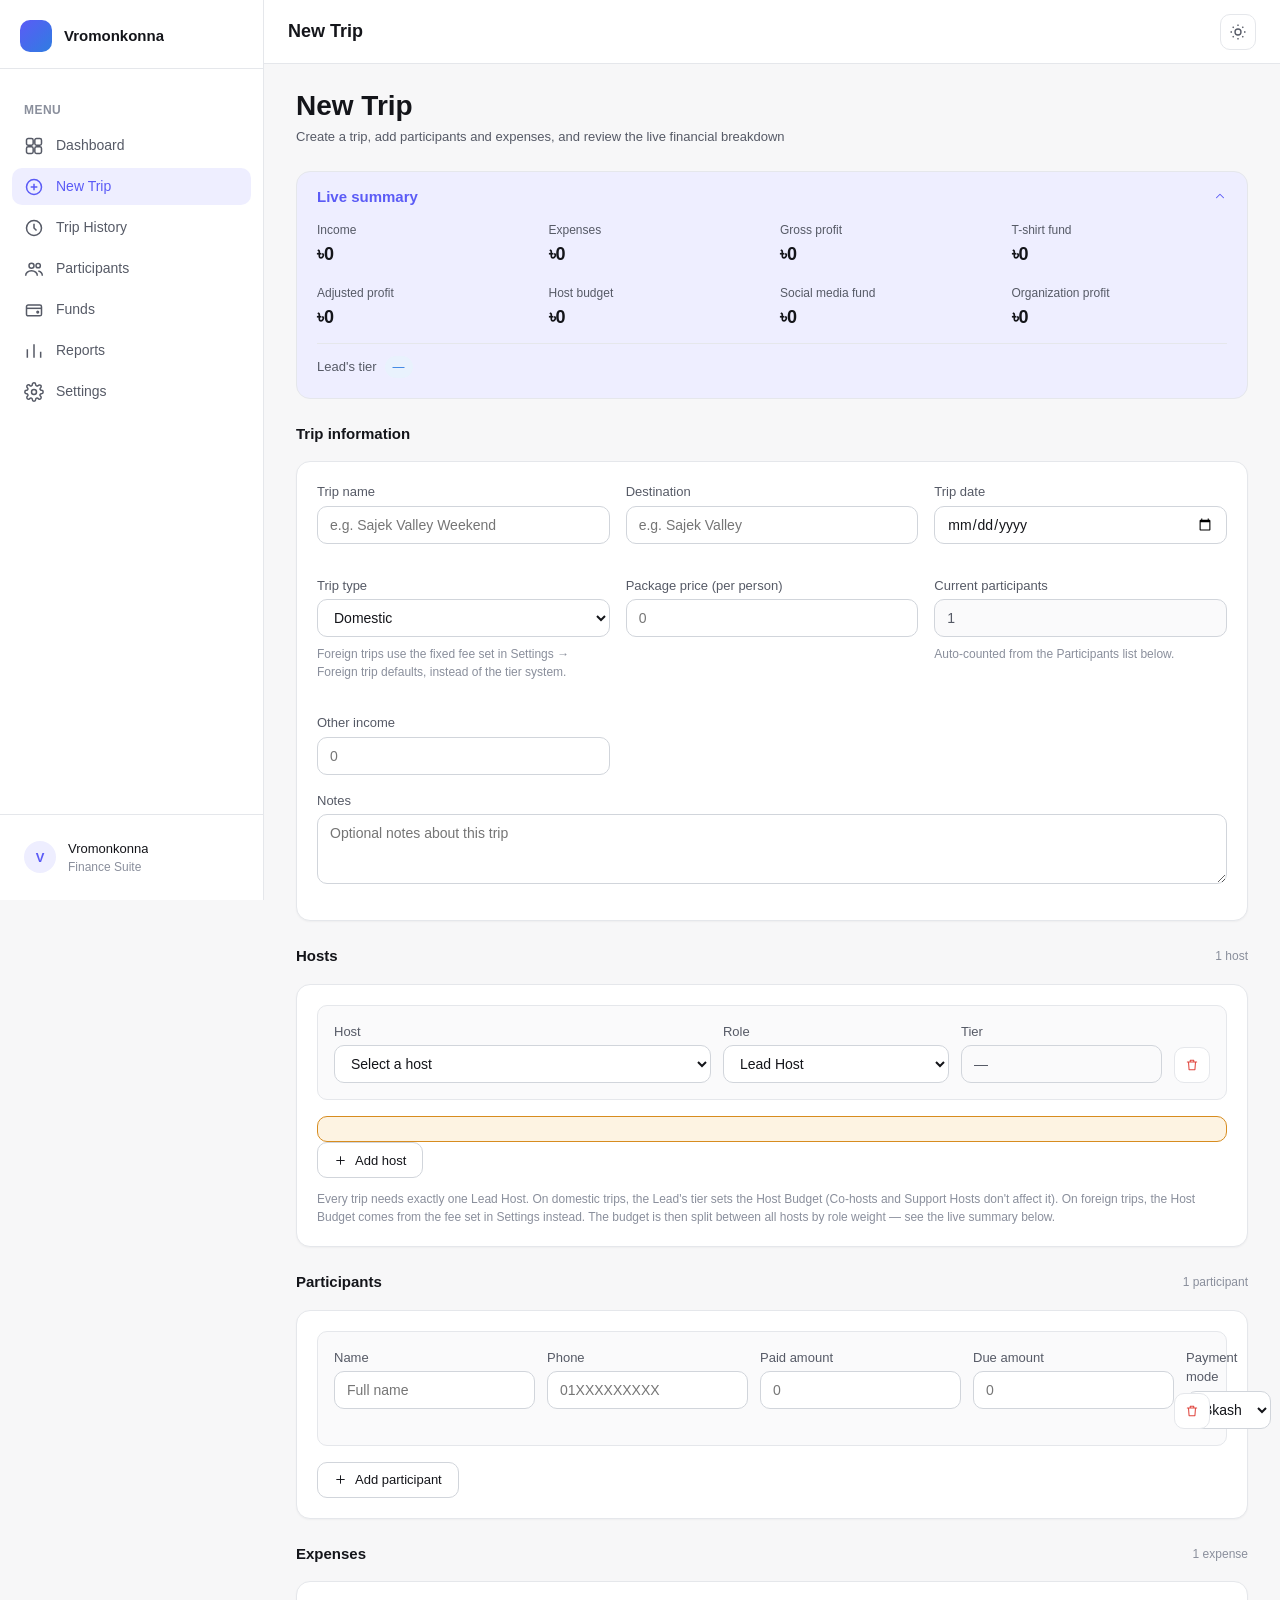
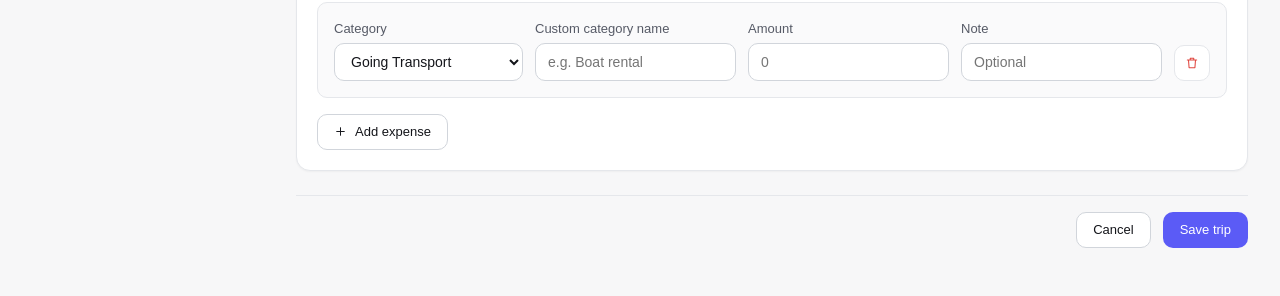
==== commit c0a9d751: "snapshot added" ====
--- a/pages/new-trip.html
+++ b/pages/new-trip.html
@@ -58,7 +58,7 @@
                     <option value="domestic">Domestic</option>
                     <option value="foreign">Foreign</option>
                   </select>
-                  <span class="field-hint">Foreign trips use a fixed fee set in the Hosts section below, instead of the tier system.</span>
+                  <span class="field-hint">Foreign trips use the fixed fee set in Settings → Foreign trip defaults, instead of the tier system.</span>
                 </div>
                 <div class="field">
                   <label class="field__label" for="packagePrice">Package price (per person)</label>
@@ -88,17 +88,6 @@
               <span class="form-section__count" id="host-count-label">0 hosts</span>
             </div>
             <div class="panel">
-              <div class="field-grid" id="foreignFeeFields" hidden style="margin-bottom: var(--space-4);">
-                <div class="field" style="margin-bottom: 0;">
-                  <label class="field__label" for="foreignHostBase">Fixed base amount</label>
-                  <input class="field__control" type="number" id="foreignHostBase" name="foreignHostBase" min="0" step="1" placeholder="e.g. 20000" />
-                </div>
-                <div class="field" style="margin-bottom: 0;">
-                  <label class="field__label" for="foreignHostRate">Fee per participant</label>
-                  <input class="field__control" type="number" id="foreignHostRate" name="foreignHostRate" min="0" step="1" placeholder="e.g. 1500" />
-                  <span class="field-hint">Host Budget = base amount + (this rate × participants). Leave either at 0 to use only one component.</span>
-                </div>
-              </div>
               <div class="dynamic-row-list" id="host-rows"></div>
               <div class="host-tier-warning" id="host-tier-warning" hidden></div>
               <div class="empty-row-hint" id="host-empty-hint">No hosts added yet — add at least one.</div>
@@ -106,7 +95,7 @@
                 <i class="ti ti-plus" aria-hidden="true"></i> Add host
               </button>
               <p class="field-hint" style="margin-top: var(--space-3);">
-                Every trip needs exactly one Lead Host. On domestic trips, the Lead's tier sets the Host Budget (Co-hosts and Support Hosts don't affect it). On foreign trips, the Host Budget comes from the fee fields above instead. The budget is then split between all hosts by role weight — see the live summary below.
+                Every trip needs exactly one Lead Host. On domestic trips, the Lead's tier sets the Host Budget (Co-hosts and Support Hosts don't affect it). On foreign trips, the Host Budget comes from the fee set in Settings instead. The budget is then split between all hosts by role weight — see the live summary below.
               </p>
             </div>
           </section>
--- a/css/components.css
+++ b/css/components.css
@@ -391,6 +391,70 @@
   position: relative;
 }
 
+/* ---------- Info popover ---------- */
+.info-popover {
+  position: relative;
+  display: inline-flex;
+  vertical-align: middle;
+  margin-left: var(--space-2);
+}
+
+.info-popover__trigger {
+  display: inline-flex;
+  align-items: center;
+  justify-content: center;
+  width: 20px;
+  height: 20px;
+  border-radius: var(--radius-full);
+  border: none;
+  background: none;
+  color: var(--color-text-muted);
+  padding: 0;
+}
+
+.info-popover__trigger:hover {
+  color: var(--color-accent);
+}
+
+.info-popover__trigger i.ti {
+  width: 16px;
+  height: 16px;
+}
+
+.info-popover__panel {
+  position: absolute;
+  top: calc(100% + var(--space-2));
+  left: 0;
+  z-index: var(--z-modal);
+  width: 320px;
+  max-width: min(320px, 80vw);
+  background-color: var(--color-surface);
+  border: 1px solid var(--color-border);
+  border-radius: var(--radius-md);
+  box-shadow: var(--shadow-lg);
+  padding: var(--space-4);
+  font-size: var(--font-size-sm);
+  font-weight: var(--font-weight-regular);
+  color: var(--color-text-secondary);
+  line-height: var(--line-height-normal);
+  white-space: normal;
+}
+
+.info-popover__panel p {
+  margin: 0 0 var(--space-2);
+}
+
+.info-popover__panel p:last-child {
+  margin-bottom: 0;
+}
+
+.info-popover__panel strong {
+  color: var(--color-text-primary);
+  display: block;
+  margin-bottom: var(--space-2);
+  font-size: var(--font-size-base);
+}
+
 /* ---------- Modal / confirmation dialog ---------- */
 .modal-overlay {
   position: fixed;
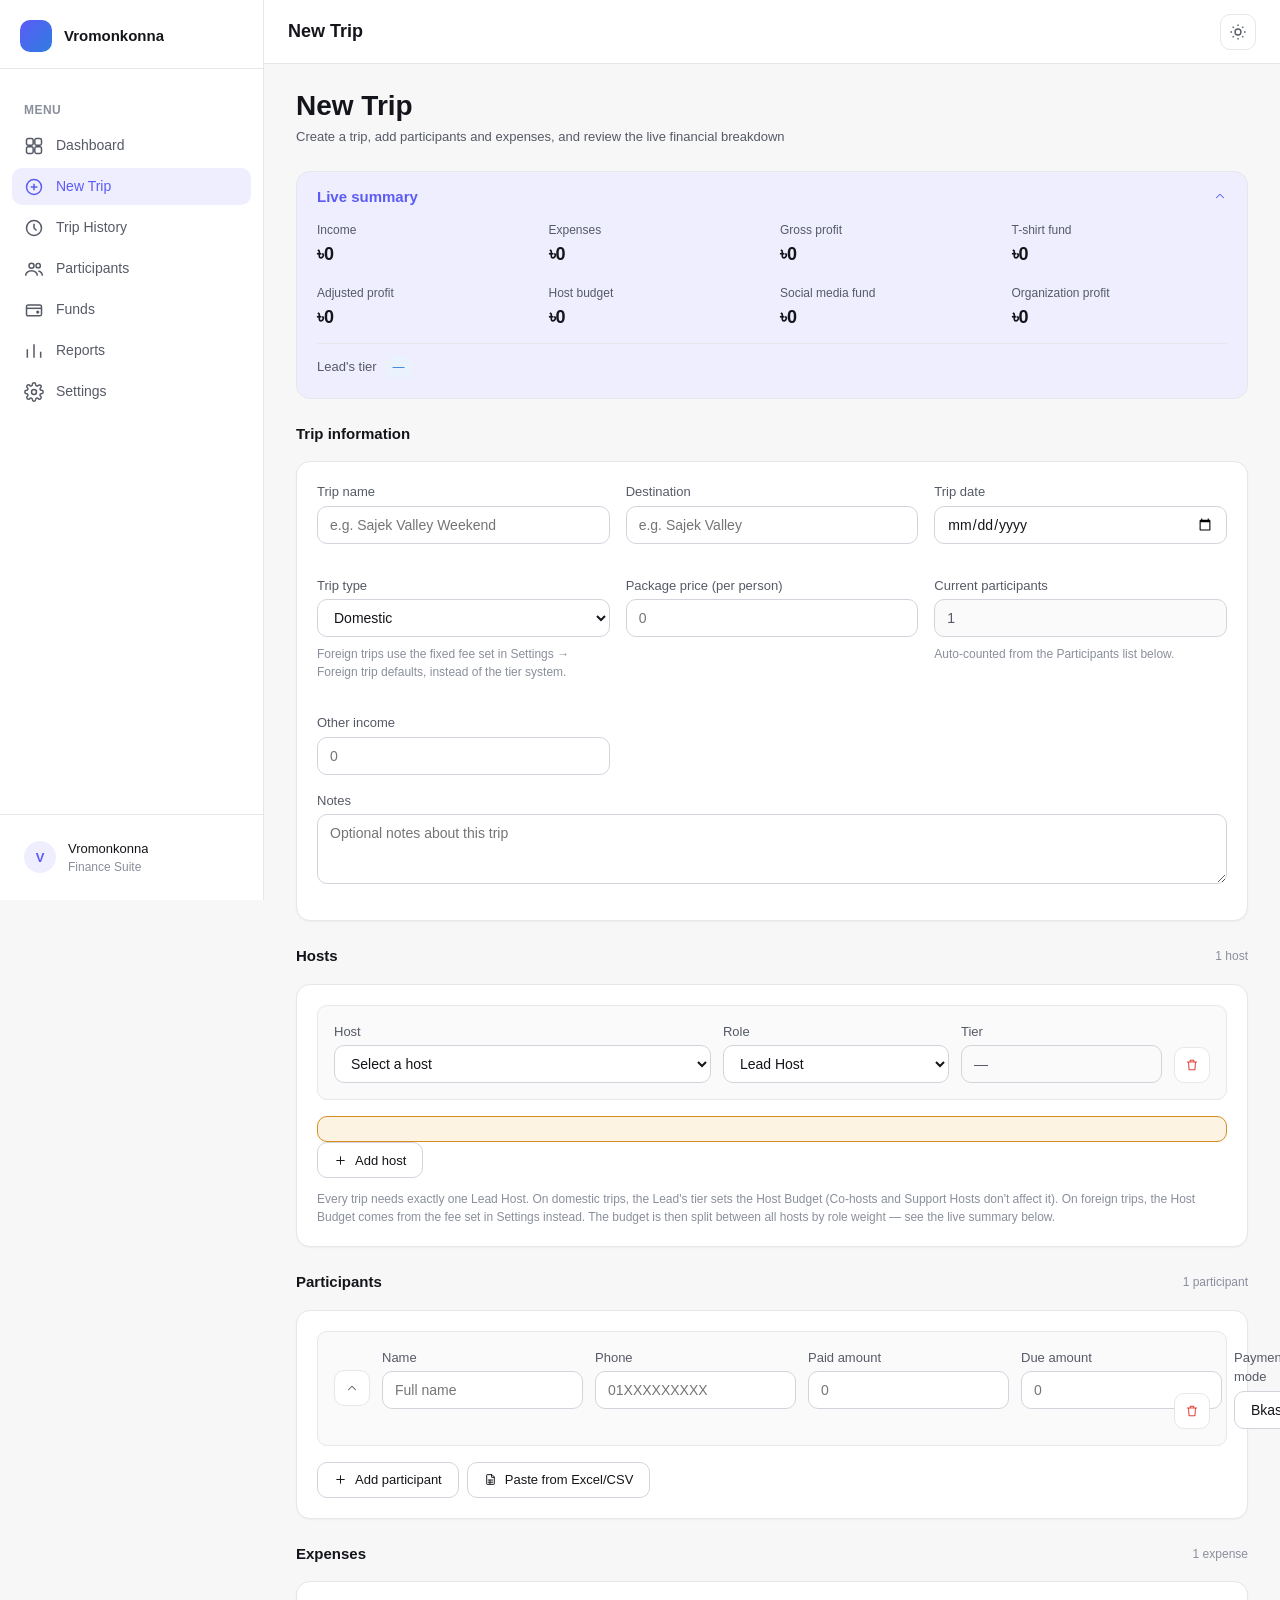
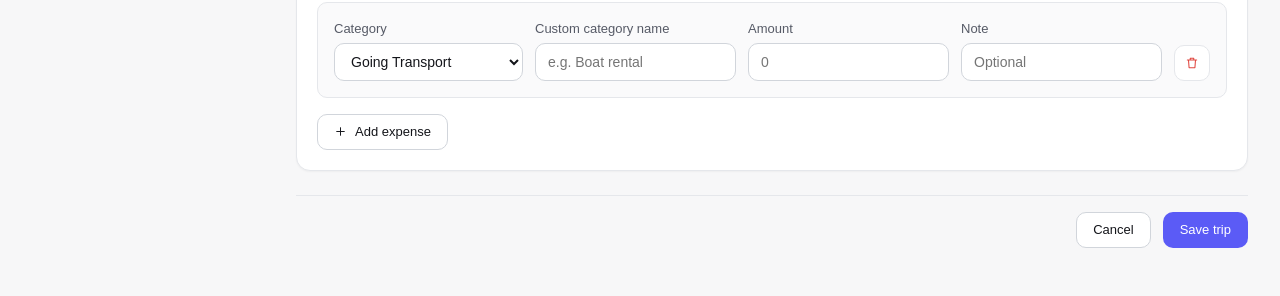
==== commit 394b17ee: "Mobile friendly" ====
--- a/pages/new-trip.html
+++ b/pages/new-trip.html
@@ -109,9 +109,14 @@
             <div class="panel">
               <div class="dynamic-row-list" id="participant-rows"></div>
               <div class="empty-row-hint" id="participant-empty-hint">No participants added yet.</div>
-              <button type="button" class="btn btn-secondary" id="add-participant-btn">
-                <i class="ti ti-plus" aria-hidden="true"></i> Add participant
-              </button>
+              <div style="display: flex; gap: var(--space-2); flex-wrap: wrap;">
+                <button type="button" class="btn btn-secondary" id="add-participant-btn">
+                  <i class="ti ti-plus" aria-hidden="true"></i> Add participant
+                </button>
+                <button type="button" class="btn btn-secondary" id="bulk-add-participants-btn">
+                  <i class="ti ti-file-spreadsheet" aria-hidden="true"></i> Paste from Excel/CSV
+                </button>
+              </div>
             </div>
           </section>
 
--- a/css/components.css
+++ b/css/components.css
@@ -341,6 +341,33 @@
   to { transform: rotate(360deg); }
 }
 
+.data-state {
+  display: flex;
+  flex-direction: column;
+  align-items: center;
+  justify-content: center;
+  gap: var(--space-3);
+  padding: var(--space-10) var(--space-4);
+  color: var(--color-text-muted);
+  font-size: var(--font-size-sm);
+  text-align: center;
+  grid-column: 1 / -1;
+}
+
+.data-state--error {
+  color: var(--color-text-secondary);
+}
+
+.data-state--error i.ti {
+  width: 28px;
+  height: 28px;
+  color: var(--color-danger);
+}
+
+.data-state__message {
+  max-width: 320px;
+}
+
 .page-loader {
   position: fixed;
   inset: 0;
--- a/css/new-trip.css
+++ b/css/new-trip.css
@@ -70,6 +70,24 @@
   border-radius: var(--radius-md);
   transition: border-color var(--transition-fast);
 }
+
+.dynamic-row__collapse-toggle {
+  align-self: flex-start;
+  margin-top: 22px;
+  flex-shrink: 0;
+}
+
+.dynamic-row__body {
+  flex: 1;
+  min-width: 0;
+}
+
+.dynamic-row__summary {
+  font-size: var(--font-size-sm);
+  color: var(--color-text-secondary);
+  padding: var(--space-2) 0;
+}
+
 
 .dynamic-row:hover {
   border-color: var(--color-border-strong);
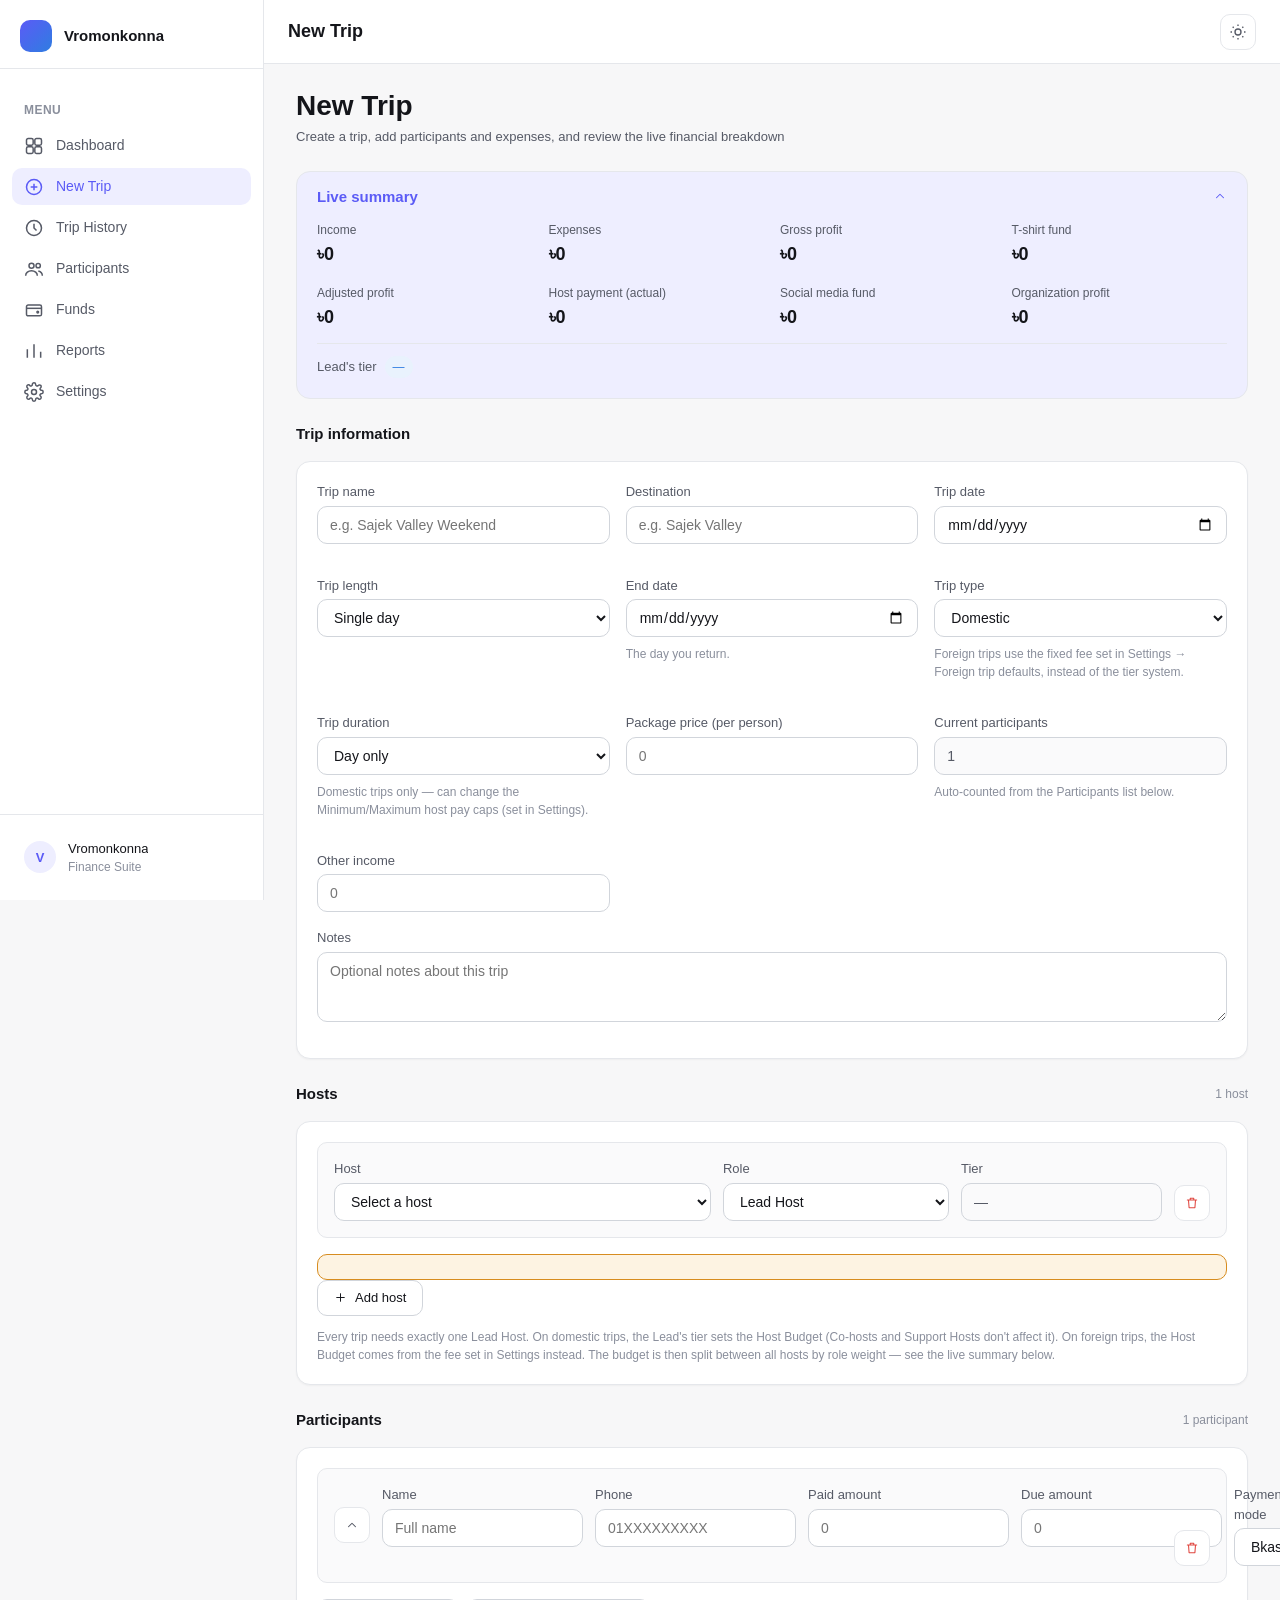
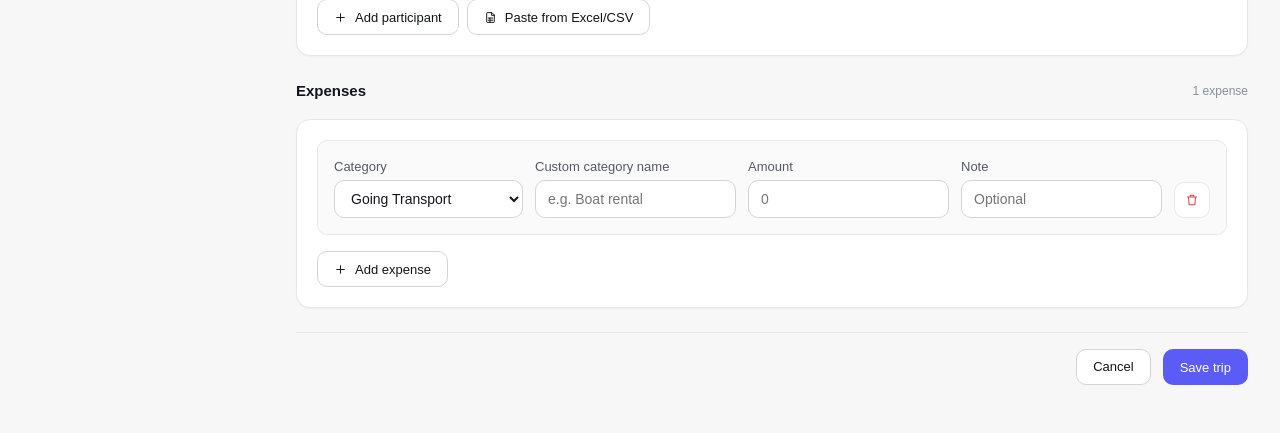
==== commit b7d3b0e1: "Update trip date" ====
--- a/pages/new-trip.html
+++ b/pages/new-trip.html
@@ -49,8 +49,20 @@
                   <input class="field__control" type="text" id="destination" name="destination" placeholder="e.g. Sajek Valley" required />
                 </div>
                 <div class="field">
-                  <label class="field__label" for="tripDate">Trip date</label>
+                  <label class="field__label" for="tripDate" id="tripDateLabel">Trip date</label>
                   <input class="field__control" type="date" id="tripDate" name="tripDate" required />
+                </div>
+                <div class="field">
+                  <label class="field__label" for="tripLength">Trip length</label>
+                  <select class="field__control" id="tripLength" name="tripLength">
+                    <option value="single">Single day</option>
+                    <option value="multi">Multiple days</option>
+                  </select>
+                </div>
+                <div class="field" id="tripEndDateField" hidden>
+                  <label class="field__label" for="tripEndDate">End date</label>
+                  <input class="field__control" type="date" id="tripEndDate" name="tripEndDate" />
+                  <span class="field-hint">The day you return.</span>
                 </div>
                 <div class="field">
                   <label class="field__label" for="tripType">Trip type</label>
@@ -59,6 +71,15 @@
                     <option value="foreign">Foreign</option>
                   </select>
                   <span class="field-hint">Foreign trips use the fixed fee set in Settings → Foreign trip defaults, instead of the tier system.</span>
+                </div>
+                <div class="field" id="tripDurationField">
+                  <label class="field__label" for="tripDuration">Trip duration</label>
+                  <select class="field__control" id="tripDuration" name="tripDuration">
+                    <option value="dayOnly">Day only</option>
+                    <option value="dayNight">Day, night journey</option>
+                    <option value="overnight">Overnight (2-day)</option>
+                  </select>
+                  <span class="field-hint">Domestic trips only — can change the Minimum/Maximum host pay caps (set in Settings).</span>
                 </div>
                 <div class="field">
                   <label class="field__label" for="packagePrice">Package price (per person)</label>
--- a/css/base.css
+++ b/css/base.css
@@ -67,6 +67,14 @@
   display: block;
 }
 
+/* Applied to <body> while the mobile sidebar drawer is open, so the page
+   behind it can't scroll — without this, some in-app browsers (e.g.
+   WhatsApp's) mis-render `position: fixed` and the drawer visually
+   scrolls away with the underlying page instead of staying pinned. */
+body.sidebar-scroll-locked {
+  overflow: hidden;
+}
+
 /* Inline-SVG icon sizing — see components/icons.js. Icons inherit color
    via currentColor and size via 1em, same as the webfont approach they
    replaced, so no other CSS needed to change. */
--- a/css/layout.css
+++ b/css/layout.css
@@ -74,6 +74,7 @@
     top: 0;
     left: 0;
     height: 100vh;
+    height: 100dvh;
     transform: translateX(-100%);
     transition: transform var(--transition-slow);
     z-index: var(--z-sidebar);
--- a/css/new-trip.css
+++ b/css/new-trip.css
@@ -271,6 +271,16 @@
   font-size: var(--font-size-sm);
 }
 
+.live-summary__clamp-note {
+  margin-top: var(--space-3);
+  padding: var(--space-2) var(--space-3);
+  background-color: var(--color-warning-soft);
+  border-radius: var(--radius-sm);
+  font-size: var(--font-size-xs);
+  color: var(--color-text-secondary);
+  line-height: var(--line-height-normal);
+}
+
 .live-summary__host-label {
   font-size: var(--font-size-sm);
   color: var(--color-text-secondary);
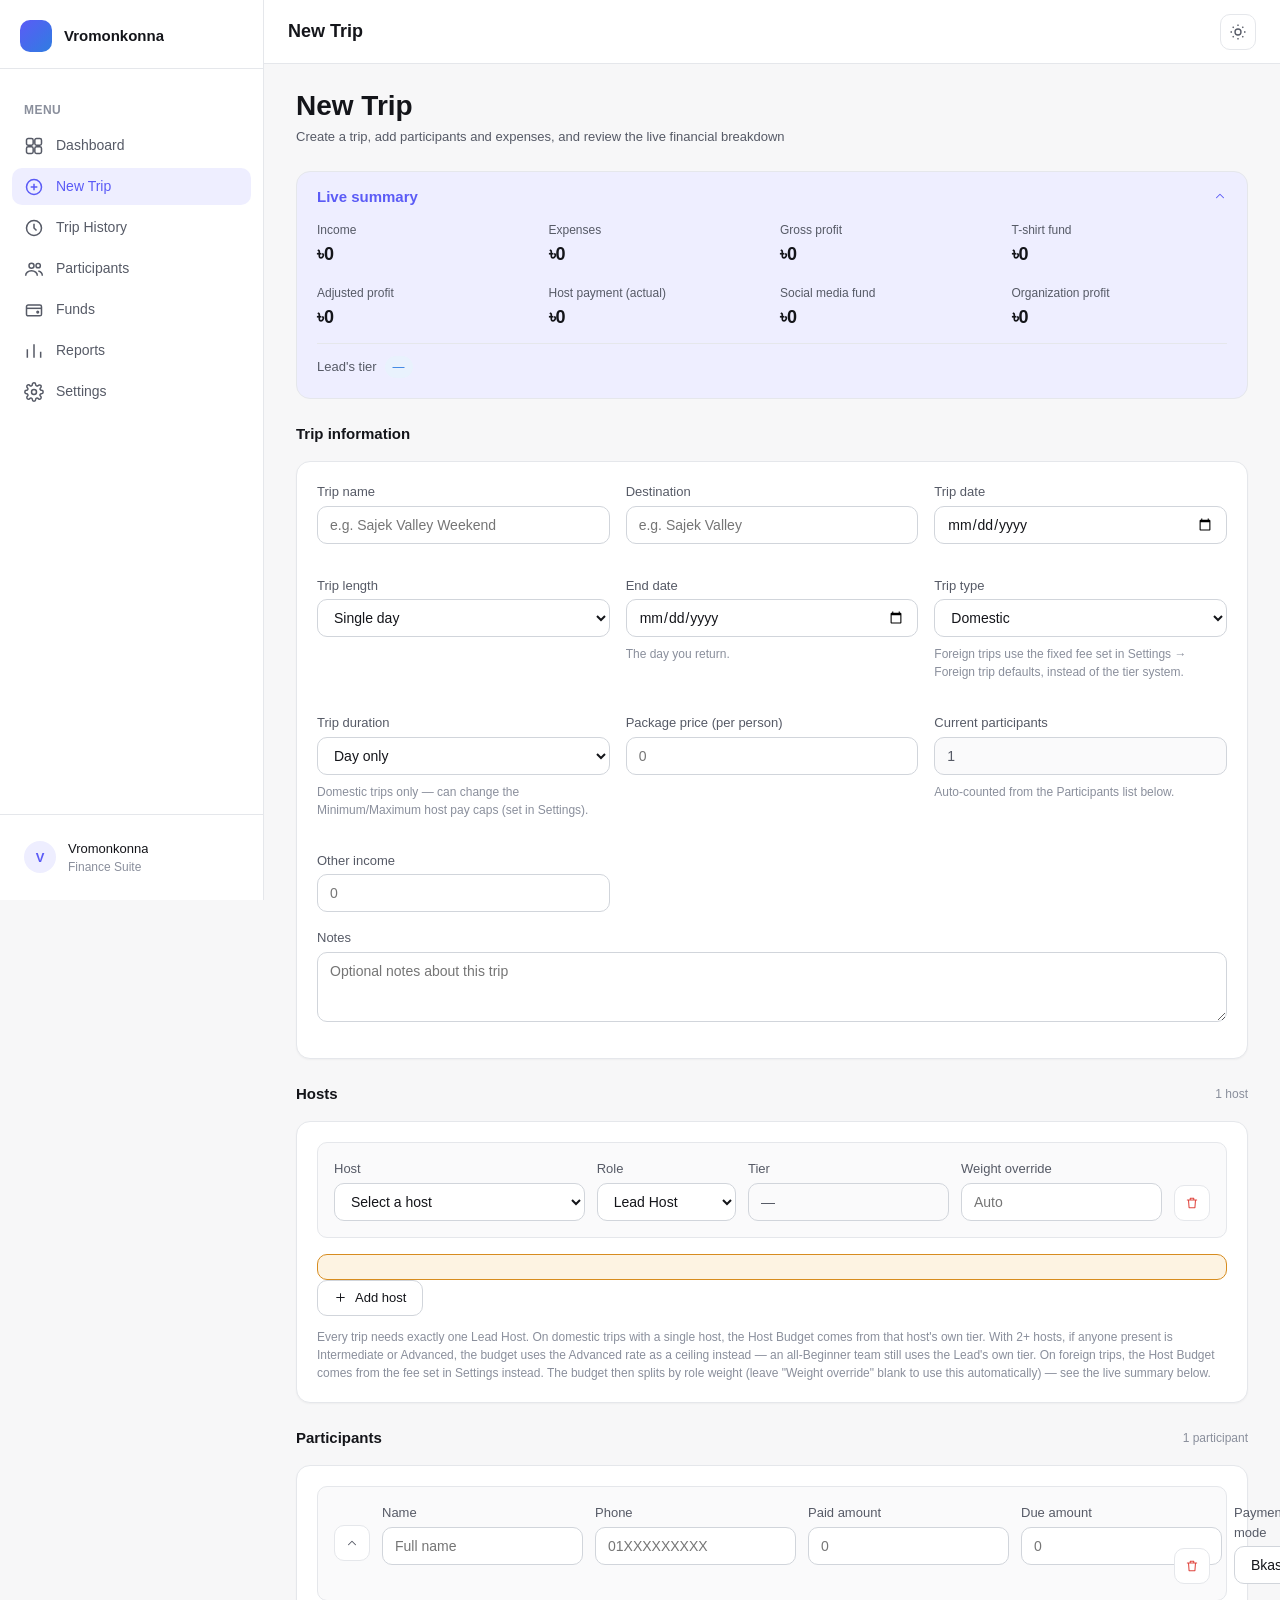
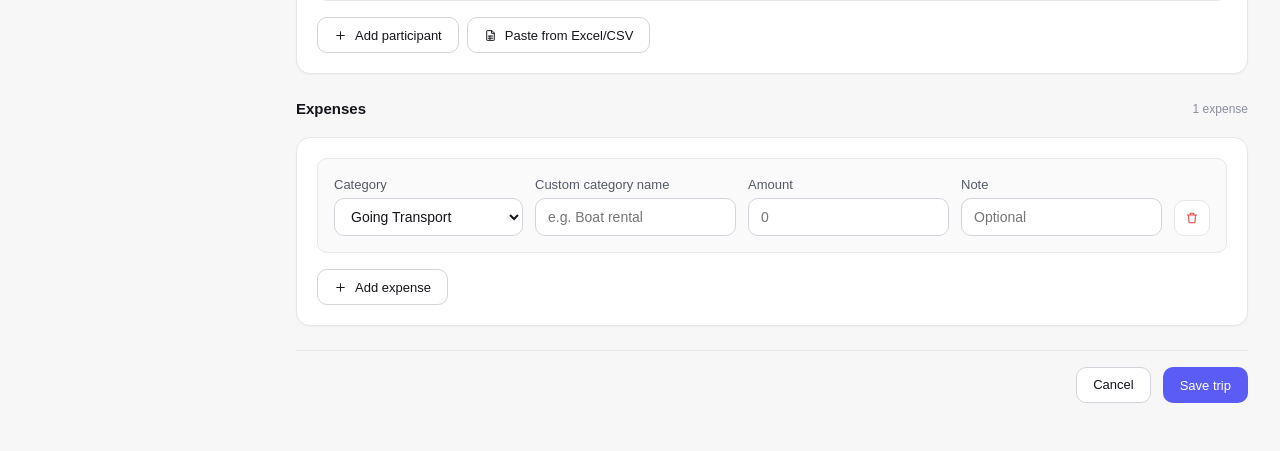
==== commit 1a5b327c: "update host logic" ====
--- a/pages/new-trip.html
+++ b/pages/new-trip.html
@@ -116,7 +116,7 @@
                 <i class="ti ti-plus" aria-hidden="true"></i> Add host
               </button>
               <p class="field-hint" style="margin-top: var(--space-3);">
-                Every trip needs exactly one Lead Host. On domestic trips, the Lead's tier sets the Host Budget (Co-hosts and Support Hosts don't affect it). On foreign trips, the Host Budget comes from the fee set in Settings instead. The budget is then split between all hosts by role weight — see the live summary below.
+                Every trip needs exactly one Lead Host. On domestic trips with a single host, the Host Budget comes from that host's own tier. With 2+ hosts, if anyone present is Intermediate or Advanced, the budget uses the Advanced rate as a ceiling instead — an all-Beginner team still uses the Lead's own tier. On foreign trips, the Host Budget comes from the fee set in Settings instead. The budget then splits by role weight (leave "Weight override" blank to use this automatically) — see the live summary below.
               </p>
             </div>
           </section>
--- a/css/new-trip.css
+++ b/css/new-trip.css
@@ -106,13 +106,13 @@
 }
 
 .dynamic-row__grid--host {
-  grid-template-columns: 2fr 1.2fr 1fr;
+  grid-template-columns: 1.8fr 1fr 0.8fr 1fr;
 }
 
 @media (max-width: 1100px) {
   .dynamic-row__grid { grid-template-columns: repeat(3, 1fr); }
   .dynamic-row__grid--expense { grid-template-columns: repeat(2, 1fr); }
-  .dynamic-row__grid--host { grid-template-columns: 1.5fr 1fr 1fr; }
+  .dynamic-row__grid--host { grid-template-columns: repeat(2, 1fr); }
 }
 @media (max-width: 640px) {
   .dynamic-row {
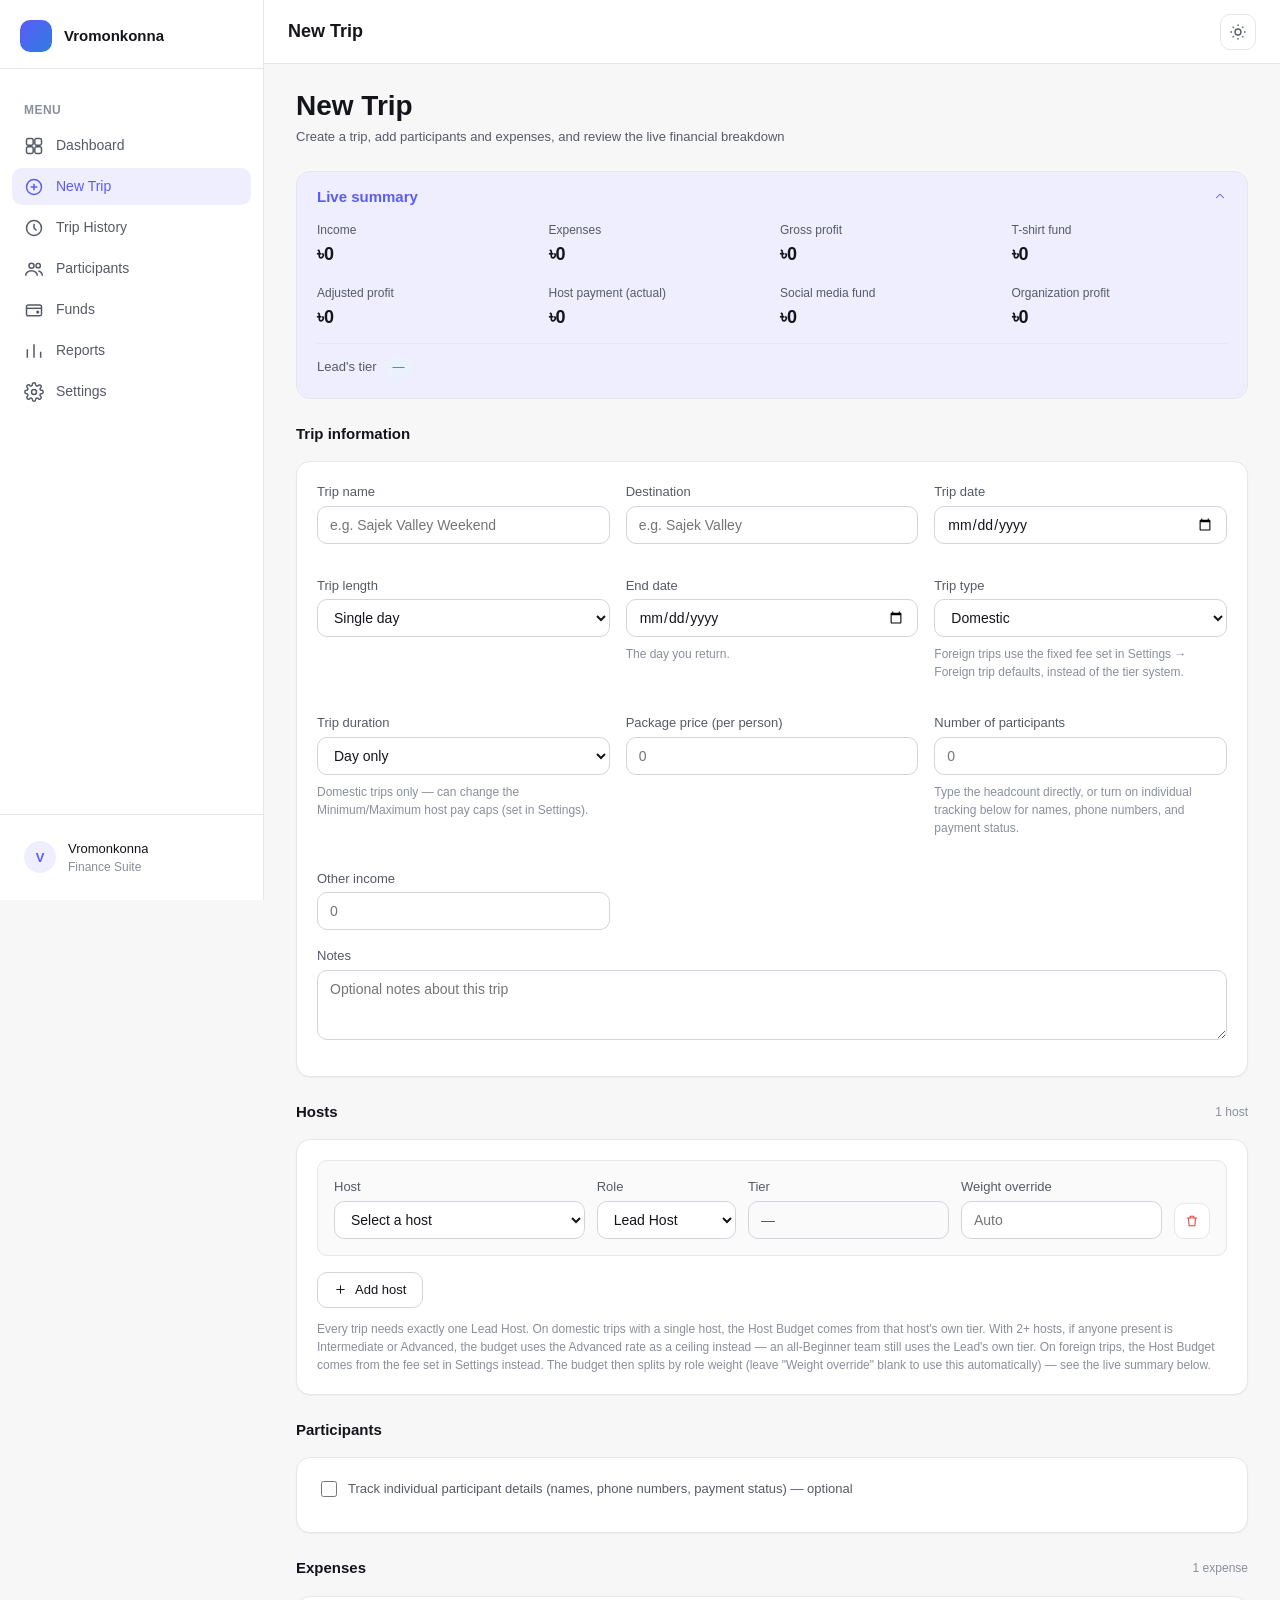
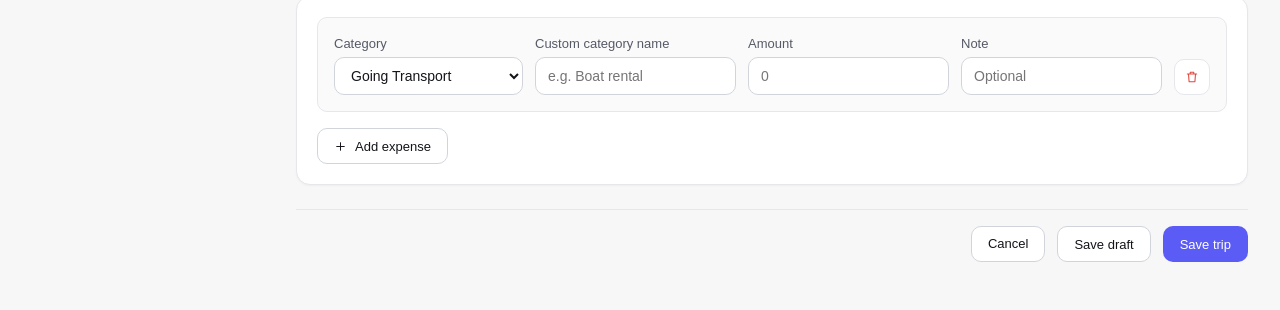
==== commit 8aeee409: "revise" ====
--- a/pages/new-trip.html
+++ b/pages/new-trip.html
@@ -86,9 +86,9 @@
                   <input class="field__control" type="number" id="packagePrice" name="packagePrice" min="0" step="1" placeholder="0" required />
                 </div>
                 <div class="field">
-                  <label class="field__label" for="currentParticipantsDisplay">Current participants</label>
-                  <input class="field__control field__control--readonly" type="text" id="currentParticipantsDisplay" readonly value="0" />
-                  <span class="field-hint">Auto-counted from the Participants list below.</span>
+                  <label class="field__label" for="participantCountInput">Number of participants</label>
+                  <input class="field__control" type="number" id="participantCountInput" min="0" step="1" placeholder="0" required />
+                  <span class="field-hint" id="participantCountHint">Type the headcount directly, or turn on individual tracking below for names, phone numbers, and payment status.</span>
                 </div>
                 <div class="field">
                   <label class="field__label" for="otherIncome">Other income</label>
@@ -110,7 +110,7 @@
             </div>
             <div class="panel">
               <div class="dynamic-row-list" id="host-rows"></div>
-              <div class="host-tier-warning" id="host-tier-warning" hidden></div>
+              <div class="host-caps-info" id="host-caps-info" hidden></div>
               <div class="empty-row-hint" id="host-empty-hint">No hosts added yet — add at least one.</div>
               <button type="button" class="btn btn-secondary" id="add-host-btn">
                 <i class="ti ti-plus" aria-hidden="true"></i> Add host
@@ -125,18 +125,24 @@
           <section class="form-section">
             <div class="form-section__header">
               <span class="form-section__title">Participants</span>
-              <span class="form-section__count" id="participant-count-label">0 participants</span>
+              <span class="form-section__count" id="participant-count-label" hidden>0 participants</span>
             </div>
             <div class="panel">
-              <div class="dynamic-row-list" id="participant-rows"></div>
-              <div class="empty-row-hint" id="participant-empty-hint">No participants added yet.</div>
-              <div style="display: flex; gap: var(--space-2); flex-wrap: wrap;">
-                <button type="button" class="btn btn-secondary" id="add-participant-btn">
-                  <i class="ti ti-plus" aria-hidden="true"></i> Add participant
-                </button>
-                <button type="button" class="btn btn-secondary" id="bulk-add-participants-btn">
-                  <i class="ti ti-file-spreadsheet" aria-hidden="true"></i> Paste from Excel/CSV
-                </button>
+              <label class="track-details-toggle">
+                <input type="checkbox" id="track-participant-details" />
+                <span>Track individual participant details (names, phone numbers, payment status) — optional</span>
+              </label>
+              <div id="participants-detail-section" hidden>
+                <div class="dynamic-row-list" id="participant-rows"></div>
+                <div class="empty-row-hint" id="participant-empty-hint">No participants added yet.</div>
+                <div style="display: flex; gap: var(--space-2); flex-wrap: wrap;">
+                  <button type="button" class="btn btn-secondary" id="add-participant-btn">
+                    <i class="ti ti-plus" aria-hidden="true"></i> Add participant
+                  </button>
+                  <button type="button" class="btn btn-secondary" id="bulk-add-participants-btn">
+                    <i class="ti ti-file-spreadsheet" aria-hidden="true"></i> Paste from Excel/CSV
+                  </button>
+                </div>
               </div>
             </div>
           </section>
@@ -158,6 +164,7 @@
 
           <div class="form-footer">
             <a class="btn btn-secondary" href="../index.html">Cancel</a>
+            <button type="button" class="btn btn-secondary" id="save-draft-btn">Save draft</button>
             <button type="submit" class="btn btn-primary" id="save-trip-btn">Save trip</button>
           </div>
         </form>
--- a/css/components.css
+++ b/css/components.css
@@ -522,3 +522,125 @@
   gap: var(--space-3);
 }
 
+/* ---------- Calculation breakdown modal ---------- */
+.calculation-modal {
+  max-width: 480px;
+  max-height: 85vh;
+  overflow-y: auto;
+}
+
+.calculation-modal__rows {
+  display: flex;
+  flex-direction: column;
+  gap: var(--space-2);
+  margin-bottom: var(--space-4);
+}
+
+.calculation-modal__row {
+  display: flex;
+  align-items: center;
+  justify-content: space-between;
+  font-size: var(--font-size-sm);
+  color: var(--color-text-secondary);
+  padding: var(--space-1) 0;
+}
+
+.calculation-modal__row--total {
+  color: var(--color-text-primary);
+  font-weight: var(--font-weight-semibold);
+  border-top: 1px solid var(--color-border);
+  padding-top: var(--space-2);
+}
+
+.calculation-modal__section {
+  background-color: var(--color-surface-alt);
+  border-radius: var(--radius-md);
+  padding: var(--space-4);
+  margin-bottom: var(--space-4);
+}
+
+.calculation-modal__section-title {
+  display: flex;
+  align-items: center;
+  gap: var(--space-2);
+  font-weight: var(--font-weight-semibold);
+  font-size: var(--font-size-sm);
+  margin-bottom: var(--space-3);
+}
+
+.calculation-modal__note {
+  font-size: var(--font-size-xs);
+  color: var(--color-text-muted);
+  margin: var(--space-3) 0 0;
+  padding: var(--space-2) var(--space-3);
+  background-color: var(--color-warning-soft);
+  border-radius: var(--radius-sm);
+  line-height: var(--line-height-normal);
+}
+
+.calculation-modal__host-table {
+  width: 100%;
+  border-collapse: collapse;
+  font-size: var(--font-size-sm);
+  margin-top: var(--space-3);
+}
+
+.calculation-modal__host-table th {
+  text-align: left;
+  color: var(--color-text-muted);
+  font-weight: var(--font-weight-medium);
+  font-size: var(--font-size-xs);
+  padding: var(--space-2);
+  border-bottom: 1px solid var(--color-border);
+}
+
+.calculation-modal__host-table td {
+  padding: var(--space-2);
+  border-bottom: 1px solid var(--color-border);
+}
+
+.calculation-modal__section--primary {
+  border: 1px solid var(--color-accent-soft);
+  background-color: var(--color-accent-soft);
+}
+
+.calculation-modal__explainer {
+  font-size: var(--font-size-sm);
+  color: var(--color-text-secondary);
+  line-height: var(--line-height-normal);
+  margin: 0 0 var(--space-3);
+}
+
+.calculation-modal__explainer strong {
+  color: var(--color-text-primary);
+}
+
+.calculation-modal__role-tag {
+  display: inline-block;
+  margin-top: 2px;
+  font-size: var(--font-size-xs);
+  color: var(--color-text-muted);
+}
+
+.calculation-modal__clamp-tag {
+  font-size: var(--font-size-xs);
+  color: var(--color-warning);
+  margin-top: 2px;
+}
+
+.calculation-modal__details {
+  margin-bottom: var(--space-4);
+}
+
+.calculation-modal__details summary {
+  cursor: pointer;
+  font-size: var(--font-size-sm);
+  font-weight: var(--font-weight-medium);
+  color: var(--color-text-secondary);
+  padding: var(--space-2) 0;
+}
+
+.calculation-modal__details summary:hover {
+  color: var(--color-text-primary);
+}
+
--- a/css/new-trip.css
+++ b/css/new-trip.css
@@ -148,12 +148,9 @@
   border-radius: var(--radius-md);
 }
 
-.host-tier-warning {
-  display: flex;
-  align-items: flex-start;
-  gap: var(--space-2);
-  background-color: var(--color-warning-soft);
-  border: 1px solid var(--color-warning);
+.host-caps-info {
+  background-color: var(--color-accent-soft);
+  border: 1px solid var(--color-accent-soft);
   border-radius: var(--radius-md);
   padding: var(--space-3) var(--space-4);
   margin-top: var(--space-3);
@@ -161,10 +158,41 @@
   color: var(--color-text-primary);
 }
 
-.host-tier-warning__icon {
-  color: var(--color-warning);
+.host-caps-info__title {
+  font-weight: var(--font-weight-medium);
+  margin-bottom: var(--space-2);
+  display: flex;
+  align-items: center;
+  gap: var(--space-2);
+}
+
+.host-caps-info__row {
+  display: flex;
+  align-items: center;
+  justify-content: space-between;
+  font-size: var(--font-size-sm);
+  color: var(--color-text-secondary);
+  padding: var(--space-1) 0;
+}
+
+.host-caps-info__row strong {
+  color: var(--color-text-primary);
+}
+
+.track-details-toggle {
+  display: flex;
+  align-items: center;
+  gap: var(--space-2);
+  font-size: var(--font-size-sm);
+  color: var(--color-text-secondary);
+  cursor: pointer;
+  margin-bottom: var(--space-3);
+}
+
+.track-details-toggle input[type="checkbox"] {
+  width: 16px;
+  height: 16px;
   flex-shrink: 0;
-  margin-top: 2px;
 }
 
 /* ---------- Collapsible Live Summary panel ---------- */
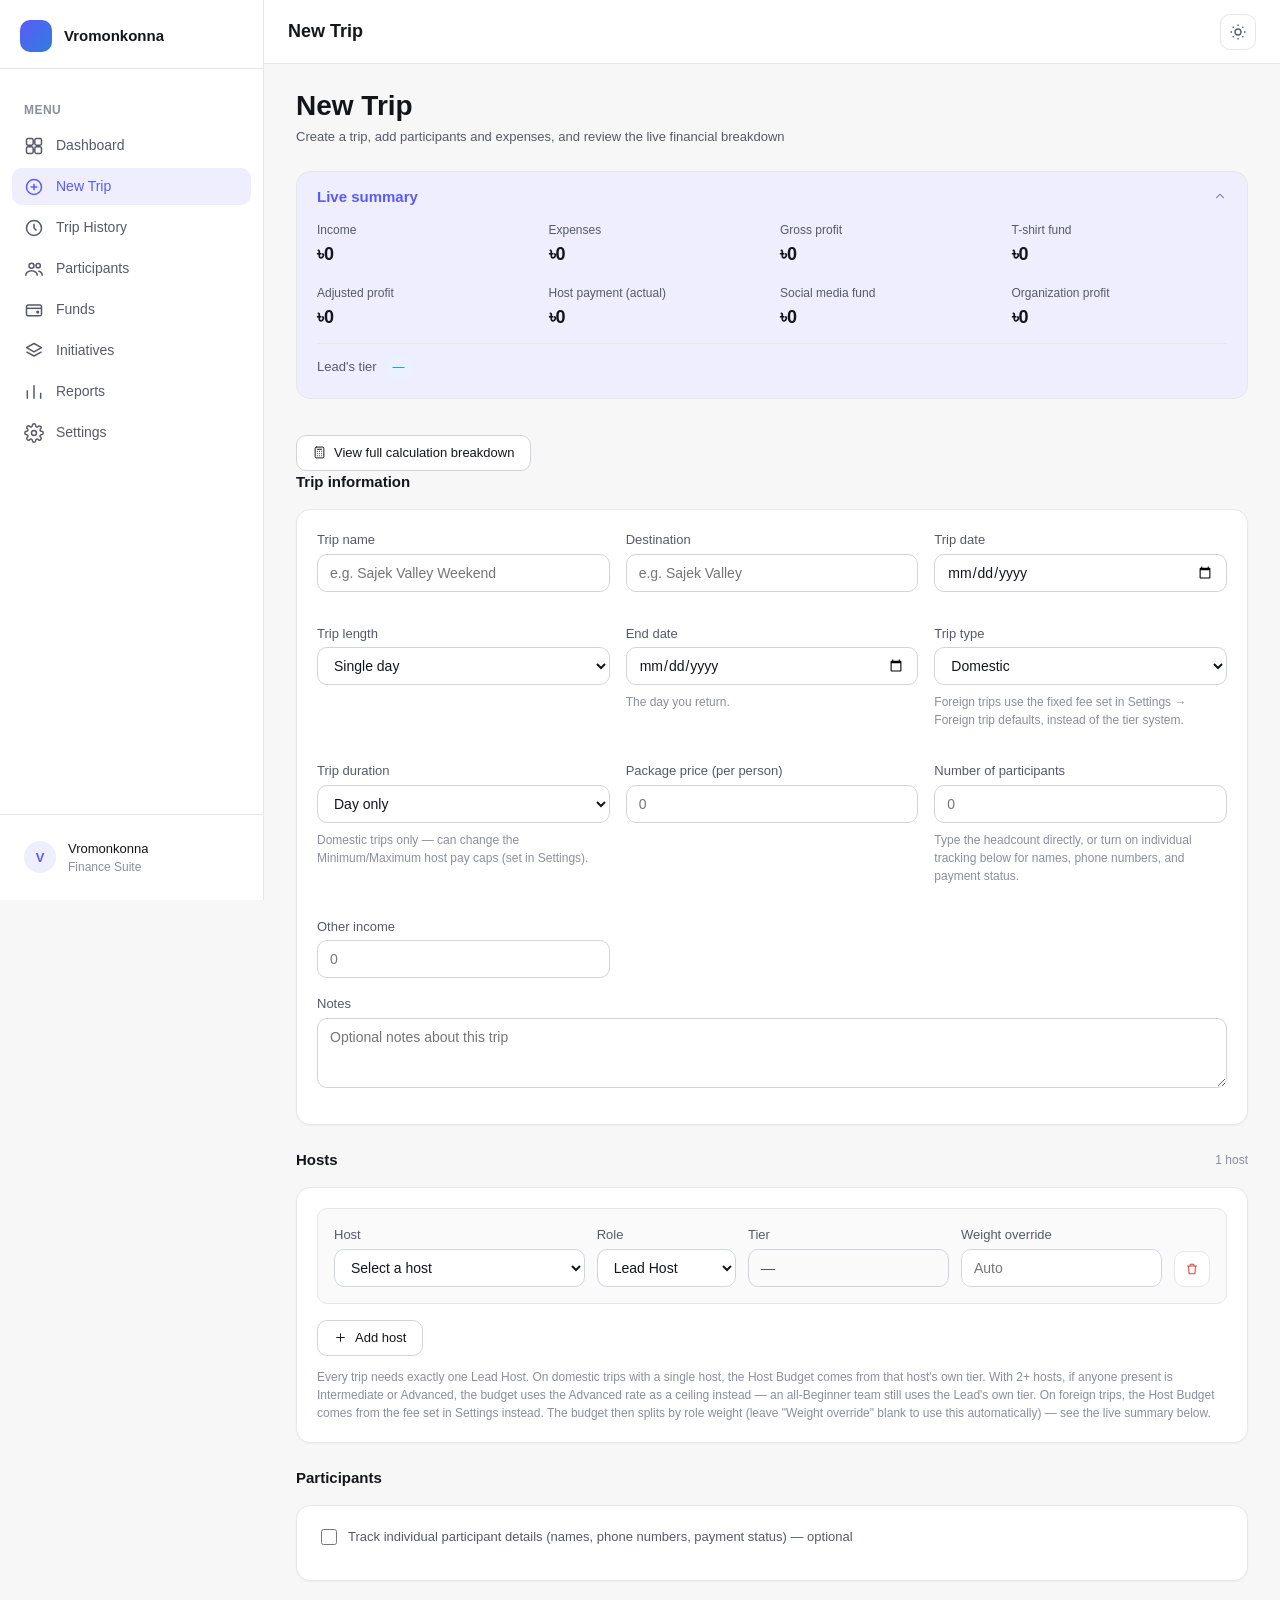
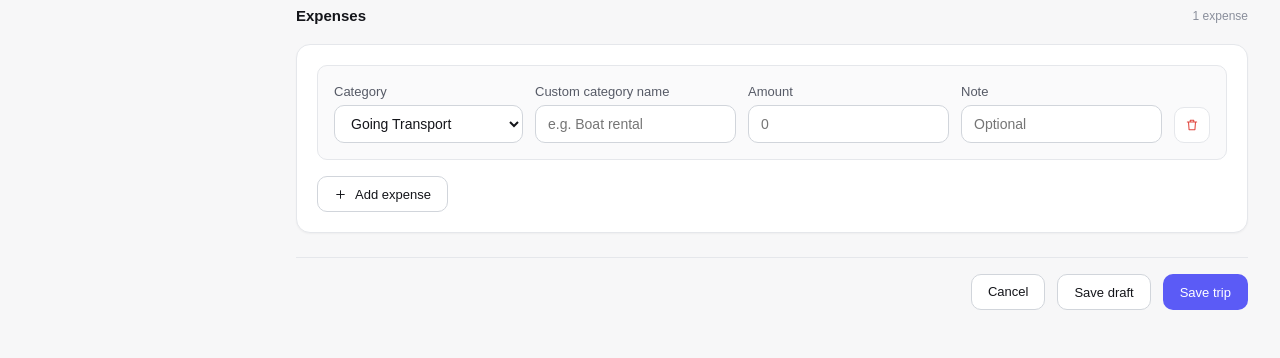
==== commit caa034b6: "update" ====
--- a/pages/new-trip.html
+++ b/pages/new-trip.html
@@ -31,6 +31,9 @@
 
         <!-- Live Summary: collapsible, above the form (Option C) -->
         <div id="live-summary-slot"></div>
+        <button type="button" class="btn btn-secondary" id="view-calculation-btn" style="margin-top: var(--space-3);" hidden>
+          <i class="ti ti-calculator" aria-hidden="true"></i> View full calculation breakdown
+        </button>
 
         <form id="new-trip-form" novalidate>
           <!-- Trip Information -->
